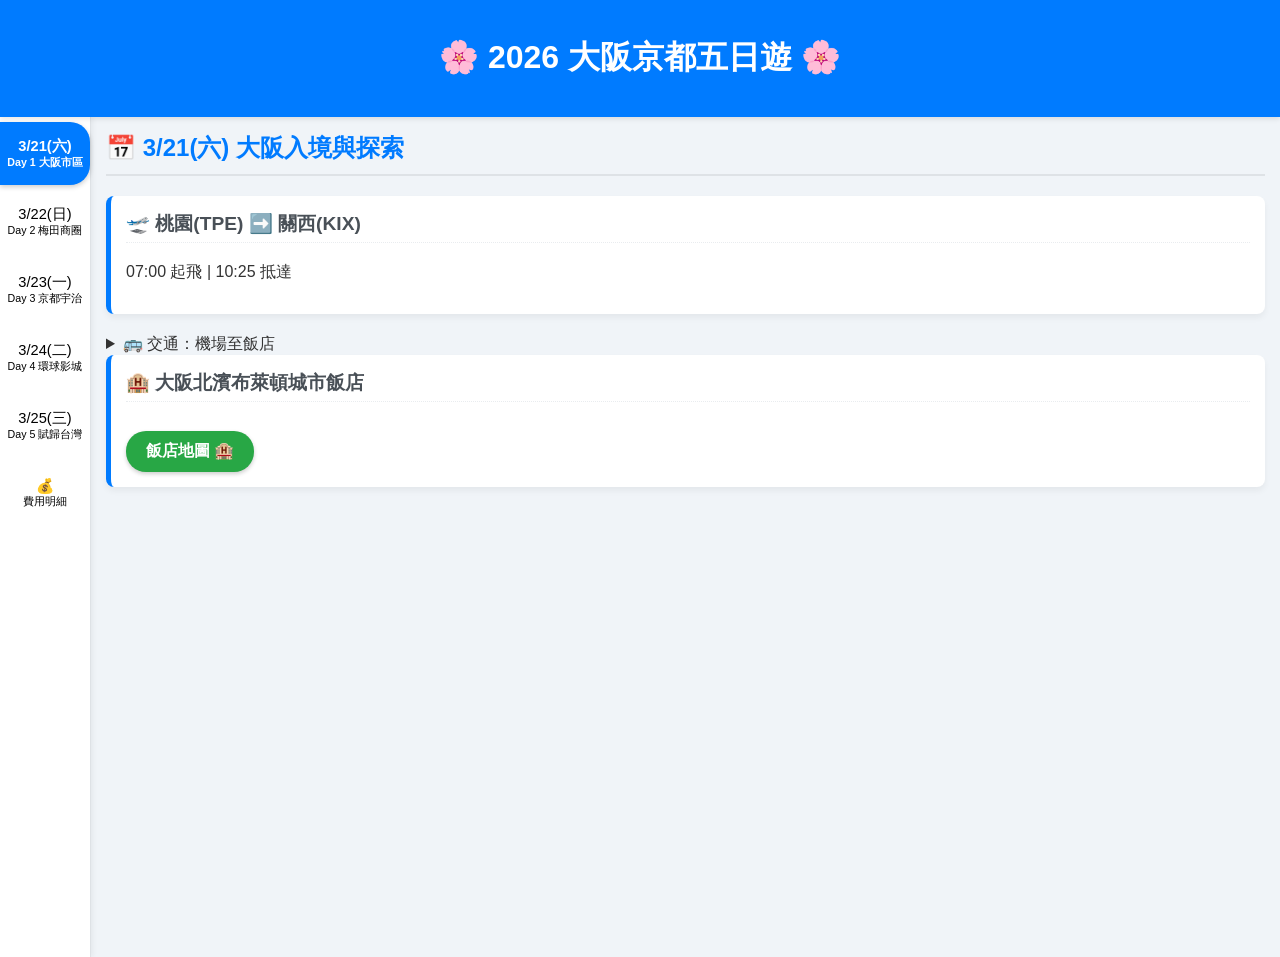
==== index.html @ f233317c "Update index.html" ====
<!DOCTYPE html>
<html lang="zh-TW">
<head>
    <meta charset="UTF-8">
    <meta name="viewport" content="width=device-width, initial-scale=1.0">
    <title>🇯🇵 大阪京都五日遊</title>
    
    <link rel="stylesheet" href="style1.css"> 
</head>
<body>

    <header>
        <h1>🌸 2026 大阪京都五日遊 🌸</h1>
    </header>

<main id="schedule-app">
    <aside id="day-navigation">
        <button class="nav-day-btn active" onclick="showDay('day1')">
            <span class="day-num">3/21(六)</span><span class="day-date">Day 1 大阪市區</span>
        </button>
        <button class="nav-day-btn" onclick="showDay('day2')">
            <span class="day-num">3/22(日)</span><span class="day-date">Day 2 梅田商圈</span>
        </button>
        <button class="nav-day-btn" onclick="showDay('day3')">
            <span class="day-num">3/23(一)</span><span class="day-date">Day 3 京都宇治</span>
        </button>
        <button class="nav-day-btn" onclick="showDay('day4')">
            <span class="day-num">3/24(二)</span><span class="day-date">Day 4 環球影城</span>
        </button>
        <button class="nav-day-btn" onclick="showDay('day5')">
            <span class="day-num">3/25(三)</span><span class="day-date">Day 5 賦歸台灣</span>
        </button>
        <button class="nav-day-btn nav-fee-btn" onclick="showDay('expenses')">
            <span class="day-num">💰</span><span class="day-date">費用明細</span>
        </button>
    </aside>

    <div id="day-content-area">
        <section class="day-schedule-content" id="day1">
            <h2>📅 3/21(六) 大阪入境與探索</h2>
            <div class="activity travel-item">
                <h3>🛫 桃園(TPE) ➡️ 關西(KIX)</h3>
                <p>07:00 起飛 | 10:25 抵達</p>
            </div>
            <details class="transport-collapse">
                <summary>🚌 交通：機場至飯店</summary>
                <div class="transport-info">
                    <div class="route-container">
                        <div class="route-step"><span class="route-dot"></span><div class="route-text"><strong>關西機場 (KIX)</strong><p>13:05 南海電鐵 Rapi:t</p></div></div>
                        <div class="route-step"><span class="route-dot"></span><div class="route-text"><strong>天下茶屋站</strong><p>轉乘 堺筋線 (往北千里方向)</p></div></div>
                        <div class="route-step"><span class="route-dot last"></span><div class="route-text"><strong>北濱站</strong><p>4 號出口步行至飯店</p></div></div>
                    </div>
                </div>
            </details>
            <div class="activity hotel-item">
                <h3>🏨 大阪北濱布萊頓城市飯店</h3>
                <a href="https://www.google.com/maps/place/%E5%A4%A7%E9%98%AA%E5%8C%97%E6%BF%B1%E5%B8%83%E8%90%8A%E9%A0%93%E5%9F%8E%E5%B8%82%E9%A3%AF%E5%BA%97/@34.6888639,135.5068312,386m/data=!3m1!1e3!4m9!3m8!1s0x6000e6dfb0754e37:0xaf9c50bd50bb6fd!5m2!4m1!1i2!8m2!3d34.6890018!4d135.5079962!16s%2Fg%2F11btv66j9c?entry=ttu&g_ep=EgoyMDI1MTAyMC4wIKXMDSoASAFQAw%3D%3D" target="_blank" class="map-link">飯店地圖 🏨</a>
            </div>
        </section>

        <section class="day-schedule-content hidden" id="day2">
            <h2>📅 3/22(日) 梅田商圈</h2>
            <details class="transport-collapse">
                <summary>🚇 交通：北濱至梅田</summary>
                <div class="transport-info">
                    <div class="route-container">
                        <div class="route-step"><span class="route-dot"></span><div class="route-text"><strong>北濱站</strong><p>堺筋線 (往天神橋筋六丁目)</p></div></div>
                        <div class="route-step"><span class="route-dot last"></span><div class="route-text"><strong>南森町站 / 東梅田站</strong><p>步行前往梅田商圈</p></div></div>
                    </div>
                </div>
            </details>
            <div class="activity">
                <h3>🏙️ 梅田藍天大廈 & 大丸梅田</h3>
                <p>包含 HARBS 蛋糕、寶可夢中心</p>
                <a href="https://maps.app.goo.gl/E7A7A7A7A7A7A7A7A" target="_blank" class="map-link">藍天大廈地圖 🏙️</a>
            </div>
        </section>

        <section class="day-schedule-content hidden" id="day3">
            <h2>📅 3/23(一) 京都宇治一日遊</h2>
            <details class="transport-collapse">
                <summary>🚅 交通：大阪至京都清晨出發</summary>
                <div class="transport-info">
                    <div class="route-container">
                        <div class="route-step"><span class="route-dot"></span><div class="route-text"><strong>北濱站 (05:49)</strong><p>地鐵堺筋線 ➔ 淀屋橋站</p></div></div>
                        <div class="route-step"><span class="route-dot"></span><div class="route-text"><strong>淀屋橋站 (06:00)</strong><p>京阪本線特急 ➔ 丹波橋</p></div></div>
                        <div class="route-step"><span class="route-dot last"></span><div class="route-text"><strong>伏見稻荷站 (06:44)</strong><p>抵達千本鳥居</p></div></div>
                    </div>
                </div>
            </details>
            <div class="activity">
                <h3>👘 和服體驗 (09:30預約)</h3>
                <a href="https://ewha-yifu.com/zh-tw/shops/kyoto-area/planlist-kyoto/kyoto-couple-plan/" target="_blank" class="map-link">和服店位置 👘</a>
            </div>
        </section>

        <section class="day-schedule-content hidden" id="day4">
            <h2>📅 3/24(二) 日本環球影城</h2>
            <details class="transport-collapse">
                <summary>🎢 交通：前往環球影城</summary>
                <div class="transport-info">
                    <div class="route-container">
                        <div class="route-step"><span class="route-dot"></span><div class="route-text"><strong>北濱站</strong><p>堺筋線 ➔ 扇町/天滿站</p></div></div>
                        <div class="route-step"><span class="route-dot"></span><div class="route-text"><strong>天滿站</strong><p>JR 環狀線 ➔ 西九條站</p></div></div>
                        <div class="route-step"><span class="route-dot last"></span><div class="route-text"><strong>環球城站 (Universal City)</strong><p>預計 07:40 抵達門口</p></div></div>
                    </div>
                </div>
            </details>
            <div class="activity">
                <h3>🎢 USJ 全日攻略</h3>
                <a href="https://maps.app.goo.gl/UxmytmvfEtgEvQ4D6" target="_blank" class="map-link">環球影城地圖 🎢</a>
            </div>
        </section>

        <section class="day-schedule-content hidden" id="day5">
            <h2>📅 3/25(三) 賦歸台灣</h2>
            <details class="transport-collapse">
                <summary>🚌 交通：飯店至機場</summary>
                <div class="transport-info">
                    <div class="route-container">
                        <div class="route-step"><span class="route-dot"></span><div class="route-text"><strong>北濱站 (14:38)</strong><p>堺筋線 ➔ 天下茶屋</p></div></div>
                        <div class="route-step"><span class="route-dot"></span><div class="route-text"><strong>天下茶屋 (15:05)</strong><p>南海電鐵 Rapi:t</p></div></div>
                        <div class="route-step"><span class="route-dot last"></span><div class="route-text"><strong>關西機場 (15:44)</strong><p>辦理報到</p></div></div>
                    </div>
                </div>
            </details>
            <div class="activity travel-item">
                <h3>🛫 關西(KIX) ➡️ 桃園(TPE)</h3>
                <p>18:55 起飛 | 21:30 抵達台灣</p>
            </div>
        </section>

        <section class="day-schedule-content hidden" id="expenses">
            <h2>💰 旅遊費用預算總覽 (2人)</h2>
            <div class="fee-table-container">
                <table class="fee-table">
                    <thead><tr><th>項目</th><th>金額 (NTD)</th><th>狀態</th></tr></thead>
                    <tbody>
                        <tr><td>虎航機票 (2人)</td><td>$24,874</td><td>✅ 已付</td></tr>
                        <tr><td>飯店住宿 (4晚)</td><td>$13,059</td><td>✅ 已付</td></tr>
                        <tr><td>USJ 門票+快通</td><td>$13,042</td><td>✅ 已付</td></tr>
                        <tr><td>機場接送 (桃園)</td><td>$2,100</td><td>✅ 已付</td></tr>
                        <tr><td>和服體驗預算</td><td>$1,876</td><td>待付</td></tr>
                    </tbody>
                    <tfoot><tr class="total-row"><td>總結估算</td><td colspan="2">$57,447</td></tr></tfoot>
                </table>
            </div>
        </section>
    </div>
</main>
    
    <script src="script.js"></script> 
</body>
</html>
---- style1.css ----
/* ------------------------------------- */
/* 基礎設定 & 容器 */
/* ------------------------------------- */
body {
    font-family: 'Segoe UI', Tahoma, Geneva, Verdana, sans-serif;
    margin: 0;
    padding: 0;
    background-color: #f0f4f8; /* 淺藍白背景 */
    color: #333;
}

header {
    background-color: #007bff; /* 主藍色 */
    color: white;
    padding: 15px 10px;
    text-align: center;
    box-shadow: 0 2px 5px rgba(0, 0, 0, 0.1);
    position: sticky; /* 讓標題固定在頂部 */
    top: 0;
    z-index: 10;
}

/* 核心 App 容器 - 使用 Flexbox 實現左右佈局 */
#schedule-app {
    display: flex;
    min-height: calc(100vh - 60px); /* 確保內容撐滿螢幕高度 */
}

/* 讓非當前顯示的內容隱藏 */
.hidden {
    display: none !important;
}

/* ------------------------------------- */
/* 左側導航欄 (Sidebar) 樣式 */
/* ------------------------------------- */
#day-navigation {
    width: 90px; /* 側邊欄寬度 */
    background-color: #ffffff; /* 白色背景 */
    border-right: 1px solid #dee2e6;
    padding: 5px 0;
    display: flex;
    flex-direction: column;
    box-shadow: 2px 0 5px rgba(0, 0, 0, 0.05);
}

.nav-day-btn {
    background: none;
    border: none;
    padding: 15px 5px;
    margin-bottom: 5px;
    text-align: center;
    cursor: pointer;
    transition: background-color 0.2s, color 0.2s;
    outline: none;
    border-radius: 0 20px 20px 0; /* 圓角只在右側 */
}

.nav-day-btn:hover {
    background-color: #e9ecef;
}

.nav-day-btn.active {
    background-color: #007bff; /* 藍色背景表示選中 */
    color: white;
    font-weight: bold;
    box-shadow: 0 2px 5px rgba(0, 0, 0, 0.2);
}

.nav-day-btn .day-num {
    display: block;
    font-size: 1.1em;
}

.nav-day-btn .day-date {
    display: block;
    font-size: 0.8em;

    /* 側邊欄費用按鈕顏色區分 */
.nav-fee-btn.active {
    background-color: #ffc107 !important; /* 金色 */
    color: #333 !important;
}

/* 交通收合樣式 */
.transport-collapse {
    margin: 10px 0;
    background: #e9ecef;
    border-radius: 8px;
    overflow: hidden;
}

.transport-collapse summary {
    padding: 10px 15px;
    font-size: 0.9em;
    font-weight: bold;
    color: #495057;
    cursor: pointer;
    list-style: none; /* 隱藏預設箭頭 */
    display: flex;
    align-items: center;
}

.transport-collapse summary::before {
    content: '▼';
    margin-right: 10px;
    font-size: 0.8em;
    transition: 0.3s;
}

.transport-collapse[open] summary::before {
    transform: rotate(180deg);
}

    /* 交通路線流程圖樣式 */
.route-container {
    padding: 5px 0 5px 10px;
    border-left: 2px solid #007bff; /* 這條是連接點的垂直線 */
    margin-left: 10px;
}

.route-step {
    position: relative;
    padding-bottom: 15px;
    padding-left: 20px;
}

.route-step:last-child {
    padding-bottom: 0;
}

/* 站點圓點 */
.route-dot {
    position: absolute;
    left: -7px; /* 剛好壓在 border-left 上 */
    top: 5px;
    width: 12px;
    height: 12px;
    background-color: white;
    border: 2px solid #007bff;
    border-radius: 50%;
    z-index: 1;
}

.route-dot.last {
    background-color: #007bff; /* 最後一站實心顯示 */
}

.route-text strong {
    display: block;
    font-size: 1em;
    color: #333;
}

.route-text p {
    margin: 2px 0 0 0;
    font-size: 0.85em;
    color: #666;
}

.transport-info {
    padding: 10px 15px;
    background: #f8fafc;
    font-size: 0.85em;
    border-top: 1px solid #dee2e6;
    line-height: 1.6;
}

/* 費用表格樣式 */
.fee-table {
    width: 100%;
    border-collapse: collapse;
    background: white;
    border-radius: 8px;
    overflow: hidden;
    margin-top: 10px;
}

.fee-table th, .fee-table td {
    padding: 12px;
    text-align: left;
    border-bottom: 1px solid #eee;
}

.fee-table th {
    background: #007bff;
    color: white;
}

.total-row {
    background: #fff3cd;
    font-weight: bold;
    font-size: 1.1em;
}
}


/* ------------------------------------- */
/* 右側內容欄 樣式 */
/* ------------------------------------- */
#day-content-area {
    flex-grow: 1; /* 佔據剩餘空間 */
    padding: 15px;
    overflow-y: auto; /* 允許內容滾動 */
}

.day-schedule-content h2 {
    color: #007bff; /* 藍色標題 */
    border-bottom: 2px solid #dee2e6;
    padding-bottom: 10px;
    margin-top: 0;
    margin-bottom: 20px;
}

/* 景點卡片精緻化 */
.activity {
    background-color: white;
    border-left: 5px solid #007bff; /* 藍色線條點綴 */
    border-radius: 8px;
    padding: 15px;
    margin-bottom: 20px;
    box-shadow: 0 4px 6px rgba(0, 0, 0, 0.05); /* 提升質感 */
}

.activity h3 {
    color: #495057; /* 深灰色的景點名稱 */
    margin-top: 0;
    font-size: 1.2em;
    padding-bottom: 5px;
    border-bottom: 1px dotted #e9ecef;
}

.time {
    color: #007bff;
    font-weight: bold;
}

/* 交通方式文字 */
.activity p strong {
    color: #0056b3; 
}


/* ------------------------------------- */
/* 按鈕樣式 (符合範例圖的精緻化按鈕) */
/* ------------------------------------- */
.map-link {
    display: inline-block;
    background-color: #28a745; /* 使用綠色按鈕突出地圖功能 */
    color: white;
    padding: 10px 20px;
    text-decoration: none;
    border-radius: 20px; /* 圓角按鈕 */
    margin-top: 10px;
    font-weight: bold;
    transition: background-color 0.2s, transform 0.1s;
    box-shadow: 0 2px 4px rgba(0, 0, 0, 0.2);
}

.map-link:active {
    background-color: #218838;
    transform: translateY(1px); /* 點擊時下沉效果 */

}
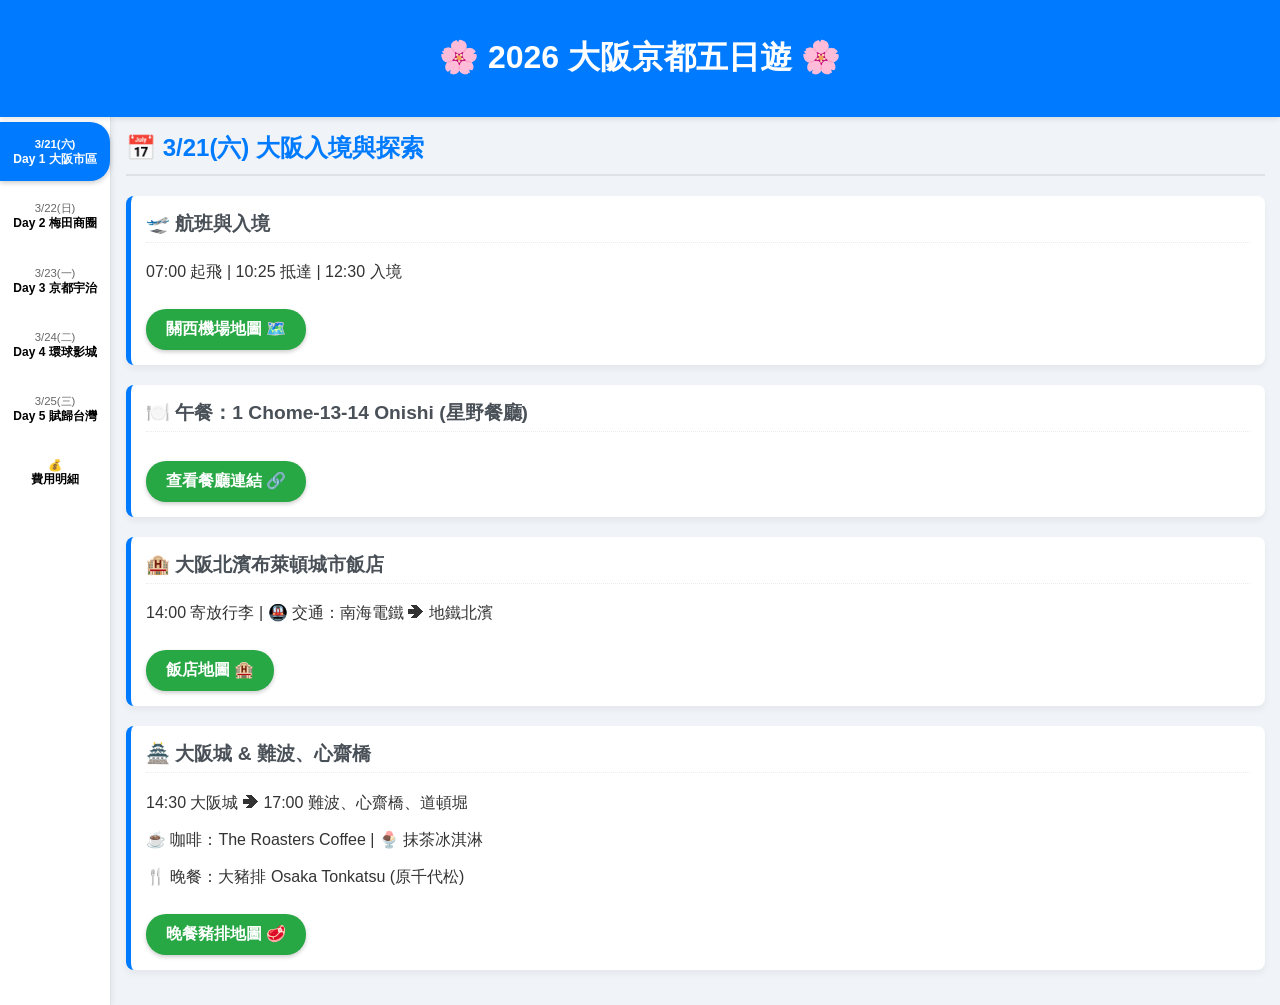
==== commit 3d37994e: "Update index.html" ====
--- a/index.html
+++ b/index.html
@@ -39,110 +39,100 @@
         <section class="day-schedule-content" id="day1">
             <h2>📅 3/21(六) 大阪入境與探索</h2>
             <div class="activity travel-item">
-                <h3>🛫 桃園(TPE) ➡️ 關西(KIX)</h3>
-                <p>07:00 起飛 | 10:25 抵達</p>
+                <h3>🛫 航班與入境</h3>
+                <p>07:00 起飛 | 10:25 抵達 | 12:30 入境</p>
+                <a href="https://www.google.com/maps/d/u/0/edit?mid=1QVR5ut8Q1bAY33Rho9cjYhgLdeeIER8&ll=34.714069469802865%2C135.51406&z=10" target="_blank" class="map-link">關西機場地圖 🗺️</a>
             </div>
-            <details class="transport-collapse">
-                <summary>🚌 交通：機場至飯店</summary>
-                <div class="transport-info">
-                    <div class="route-container">
-                        <div class="route-step"><span class="route-dot"></span><div class="route-text"><strong>關西機場 (KIX)</strong><p>13:05 南海電鐵 Rapi:t</p></div></div>
-                        <div class="route-step"><span class="route-dot"></span><div class="route-text"><strong>天下茶屋站</strong><p>轉乘 堺筋線 (往北千里方向)</p></div></div>
-                        <div class="route-step"><span class="route-dot last"></span><div class="route-text"><strong>北濱站</strong><p>4 號出口步行至飯店</p></div></div>
-                    </div>
-                </div>
-            </details>
+
+            <div class="activity food-item">
+                <h3>🍽️ 午餐：1 Chome-13-14 Onishi (星野餐廳)</h3>
+                <a href="https://hoshinoresorts.com/ch/guide/area/kinki/osaka/kansai-airport/restaurant/" target="_blank" class="map-link">查看餐廳連結 🔗</a>
+            </div>
+
             <div class="activity hotel-item">
                 <h3>🏨 大阪北濱布萊頓城市飯店</h3>
+                <p>14:00 寄放行李 | 🚇 交通：南海電鐵 ➔ 地鐵北濱</p>
                 <a href="https://www.google.com/maps/place/%E5%A4%A7%E9%98%AA%E5%8C%97%E6%BF%B1%E5%B8%83%E8%90%8A%E9%A0%93%E5%9F%8E%E5%B8%82%E9%A3%AF%E5%BA%97/@34.6888639,135.5068312,386m/data=!3m1!1e3!4m9!3m8!1s0x6000e6dfb0754e37:0xaf9c50bd50bb6fd!5m2!4m1!1i2!8m2!3d34.6890018!4d135.5079962!16s%2Fg%2F11btv66j9c?entry=ttu&g_ep=EgoyMDI1MTAyMC4wIKXMDSoASAFQAw%3D%3D" target="_blank" class="map-link">飯店地圖 🏨</a>
+            </div>
+
+            <div class="activity">
+                <h3>🏯 大阪城 & 難波、心齋橋</h3>
+                <p>14:30 大阪城 ➔ 17:00 難波、心齋橋、道頓堀</p>
+                <p>☕ 咖啡：The Roasters Coffee | 🍨 抹茶冰淇淋</p>
+                <p>🍴 晚餐：大豬排 Osaka Tonkatsu (原千代松)</p>
+                <a href="https://maps.app.goo.gl/5rK5L5L5L5L5L5L5A" target="_blank" class="map-link">晚餐豬排地圖 🥩</a>
             </div>
         </section>
 
         <section class="day-schedule-content hidden" id="day2">
-            <h2>📅 3/22(日) 梅田商圈</h2>
-            <details class="transport-collapse">
-                <summary>🚇 交通：北濱至梅田</summary>
-                <div class="transport-info">
-                    <div class="route-container">
-                        <div class="route-step"><span class="route-dot"></span><div class="route-text"><strong>北濱站</strong><p>堺筋線 (往天神橋筋六丁目)</p></div></div>
-                        <div class="route-step"><span class="route-dot last"></span><div class="route-text"><strong>南森町站 / 東梅田站</strong><p>步行前往梅田商圈</p></div></div>
-                    </div>
-                </div>
-            </details>
+            <h2>📅 3/22(日) 梅田都會區</h2>
             <div class="activity">
-                <h3>🏙️ 梅田藍天大廈 & 大丸梅田</h3>
-                <p>包含 HARBS 蛋糕、寶可夢中心</p>
-                <a href="https://maps.app.goo.gl/E7A7A7A7A7A7A7A7A" target="_blank" class="map-link">藍天大廈地圖 🏙️</a>
+                <h3>🏛️ 大阪今昔生活館</h3>
+                <p>10:00 參觀日本舊街景</p>
+            </div>
+
+            <div class="activity">
+                <h3>🛍️ 梅田百貨巡禮</h3>
+                <p>📍 <strong>大丸梅田 (13F)：寶可夢中心、樂高商店 (LEGO)</strong></p>
+                <p>📍 <strong>KIDDY LAND (梅田店)</strong></p>
+                <p>🍴 午餐：大阪麵哲 | 🍰 甜點：HARBS (大丸梅田 6F)</p>
+                <p>🎡 HEP FIVE 摩天輪 & 轉蛋 (阪急三番街 #C-pla)</p>
+                <a href="https://maps.app.goo.gl/E7A7A7A7A7A7A7A7A" target="_blank" class="map-link">梅田藍天大廈地圖 🏙️</a>
             </div>
         </section>
 
         <section class="day-schedule-content hidden" id="day3">
-            <h2>📅 3/23(一) 京都宇治一日遊</h2>
-            <details class="transport-collapse">
-                <summary>🚅 交通：大阪至京都清晨出發</summary>
-                <div class="transport-info">
-                    <div class="route-container">
-                        <div class="route-step"><span class="route-dot"></span><div class="route-text"><strong>北濱站 (05:49)</strong><p>地鐵堺筋線 ➔ 淀屋橋站</p></div></div>
-                        <div class="route-step"><span class="route-dot"></span><div class="route-text"><strong>淀屋橋站 (06:00)</strong><p>京阪本線特急 ➔ 丹波橋</p></div></div>
-                        <div class="route-step"><span class="route-dot last"></span><div class="route-text"><strong>伏見稻荷站 (06:44)</strong><p>抵達千本鳥居</p></div></div>
-                    </div>
-                </div>
-            </details>
+            <h2>📅 3/23(一) 京都宇治古都行</h2>
             <div class="activity">
-                <h3>👘 和服體驗 (09:30預約)</h3>
-                <a href="https://ewha-yifu.com/zh-tw/shops/kyoto-area/planlist-kyoto/kyoto-couple-plan/" target="_blank" class="map-link">和服店位置 👘</a>
+                <h3>⛩️ 伏見稻荷大社 (06:50)</h3>
+                <p>清晨千本鳥居拍無人照 📸</p>
+            </div>
+
+            <div class="activity">
+                <h3>👘 清水寺周邊 (09:30 和服預約)</h3>
+                <p>📍 <strong>清水寺、二年坂、三年坂</strong></p>
+                <p>📍 <strong>八坂神社、花見小路 (祇園)</strong></p>
+                <a href="https://ewha-yifu.com/zh-tw/shops/kyoto-area/planlist-kyoto/kyoto-couple-plan/" target="_blank" class="map-link">和服店地圖 👘</a>
+            </div>
+
+            <div class="activity food-item">
+                <h3>🍵 宇治老街漫步 (15:30)</h3>
+                <p>平等院表參道、中村藤吉、伊藤久右衛門</p>
             </div>
         </section>
 
         <section class="day-schedule-content hidden" id="day4">
             <h2>📅 3/24(二) 日本環球影城</h2>
-            <details class="transport-collapse">
-                <summary>🎢 交通：前往環球影城</summary>
-                <div class="transport-info">
-                    <div class="route-container">
-                        <div class="route-step"><span class="route-dot"></span><div class="route-text"><strong>北濱站</strong><p>堺筋線 ➔ 扇町/天滿站</p></div></div>
-                        <div class="route-step"><span class="route-dot"></span><div class="route-text"><strong>天滿站</strong><p>JR 環狀線 ➔ 西九條站</p></div></div>
-                        <div class="route-step"><span class="route-dot last"></span><div class="route-text"><strong>環球城站 (Universal City)</strong><p>預計 07:40 抵達門口</p></div></div>
-                    </div>
-                </div>
-            </details>
             <div class="activity">
                 <h3>🎢 USJ 全日攻略</h3>
-                <a href="https://maps.app.goo.gl/UxmytmvfEtgEvQ4D6" target="_blank" class="map-link">環球影城地圖 🎢</a>
+                <p>07:40 到達 ➔ 09:00 開園 ➔ 19:00 閉園</p>
+                <p>🪄 哈利波特 8 處咒語互動點巡禮</p>
+                <p>🍔 晚餐：Shake Shack (或環球城港口)</p>
+                <a href="https://maps.app.goo.gl/UxmytmvfEtgEvQ4D6" target="_blank" class="map-link">USJ 地圖與 APP 📱</a>
             </div>
         </section>
 
         <section class="day-schedule-content hidden" id="day5">
-            <h2>📅 3/25(三) 賦歸台灣</h2>
-            <details class="transport-collapse">
-                <summary>🚌 交通：飯店至機場</summary>
-                <div class="transport-info">
-                    <div class="route-container">
-                        <div class="route-step"><span class="route-dot"></span><div class="route-text"><strong>北濱站 (14:38)</strong><p>堺筋線 ➔ 天下茶屋</p></div></div>
-                        <div class="route-step"><span class="route-dot"></span><div class="route-text"><strong>天下茶屋 (15:05)</strong><p>南海電鐵 Rapi:t</p></div></div>
-                        <div class="route-step"><span class="route-dot last"></span><div class="route-text"><strong>關西機場 (15:44)</strong><p>辦理報到</p></div></div>
-                    </div>
-                </div>
-            </details>
-            <div class="activity travel-item">
-                <h3>🛫 關西(KIX) ➡️ 桃園(TPE)</h3>
-                <p>18:55 起飛 | 21:30 抵達台灣</p>
+            <h2>📅 3/25(三) 輕鬆購物與賦歸</h2>
+            <div class="activity">
+                <h3>🛍️ 市區補貨 & 關西機場</h3>
+                <p>15:44 抵達機場 ➔ 18:55 起飛 ➔ 21:30 抵達台灣</p>
             </div>
         </section>
 
         <section class="day-schedule-content hidden" id="expenses">
-            <h2>💰 旅遊費用預算總覽 (2人)</h2>
+            <h2>💰 旅遊費用明細 (2人總計)</h2>
             <div class="fee-table-container">
                 <table class="fee-table">
-                    <thead><tr><th>項目</th><th>金額 (NTD)</th><th>狀態</th></tr></thead>
+                    <thead><tr><th>項目</th><th>金額 (NTD)</th><th>備註</th></tr></thead>
                     <tbody>
-                        <tr><td>虎航機票 (2人)</td><td>$24,874</td><td>✅ 已付</td></tr>
-                        <tr><td>飯店住宿 (4晚)</td><td>$13,059</td><td>✅ 已付</td></tr>
+                        <tr><td>虎航機票</td><td>$24,874</td><td>✅ 已付</td></tr>
+                        <tr><td>飯店住宿</td><td>$13,059</td><td>✅ 已付</td></tr>
                         <tr><td>USJ 門票+快通</td><td>$13,042</td><td>✅ 已付</td></tr>
                         <tr><td>機場接送 (桃園)</td><td>$2,100</td><td>✅ 已付</td></tr>
-                        <tr><td>和服體驗預算</td><td>$1,876</td><td>待付</td></tr>
+                        <tr><td>和服體驗預留</td><td>$1,876</td><td>現場支付</td></tr>
                     </tbody>
-                    <tfoot><tr class="total-row"><td>總結估算</td><td colspan="2">$57,447</td></tr></tfoot>
+                    <tfoot><tr class="total-row"><td>預算總計</td><td colspan="2">$54,951</td></tr></tfoot>
                 </table>
             </div>
         </section>
@@ -157,3 +147,4 @@
 
 
 
+
--- a/style1.css
+++ b/style1.css
@@ -240,6 +240,27 @@
     color: #0056b3; 
 }
 
+/* 調整側邊欄按鈕，適應較長文字 */
+#day-navigation {
+    width: 110px; /* 稍微加寬一點 */
+}
+
+.nav-day-btn .day-num {
+    font-size: 0.85em; /* 日期縮小一點點 */
+    display: block;
+    color: #666;
+}
+
+.nav-day-btn.active .day-num {
+    color: #fff;
+}
+
+.nav-day-btn .day-date {
+    font-size: 0.9em;
+    font-weight: bold;
+    line-height: 1.2;
+}
+
 
 /* ------------------------------------- */
 /* 按鈕樣式 (符合範例圖的精緻化按鈕) */
@@ -263,3 +284,4 @@
 
 }
 
+
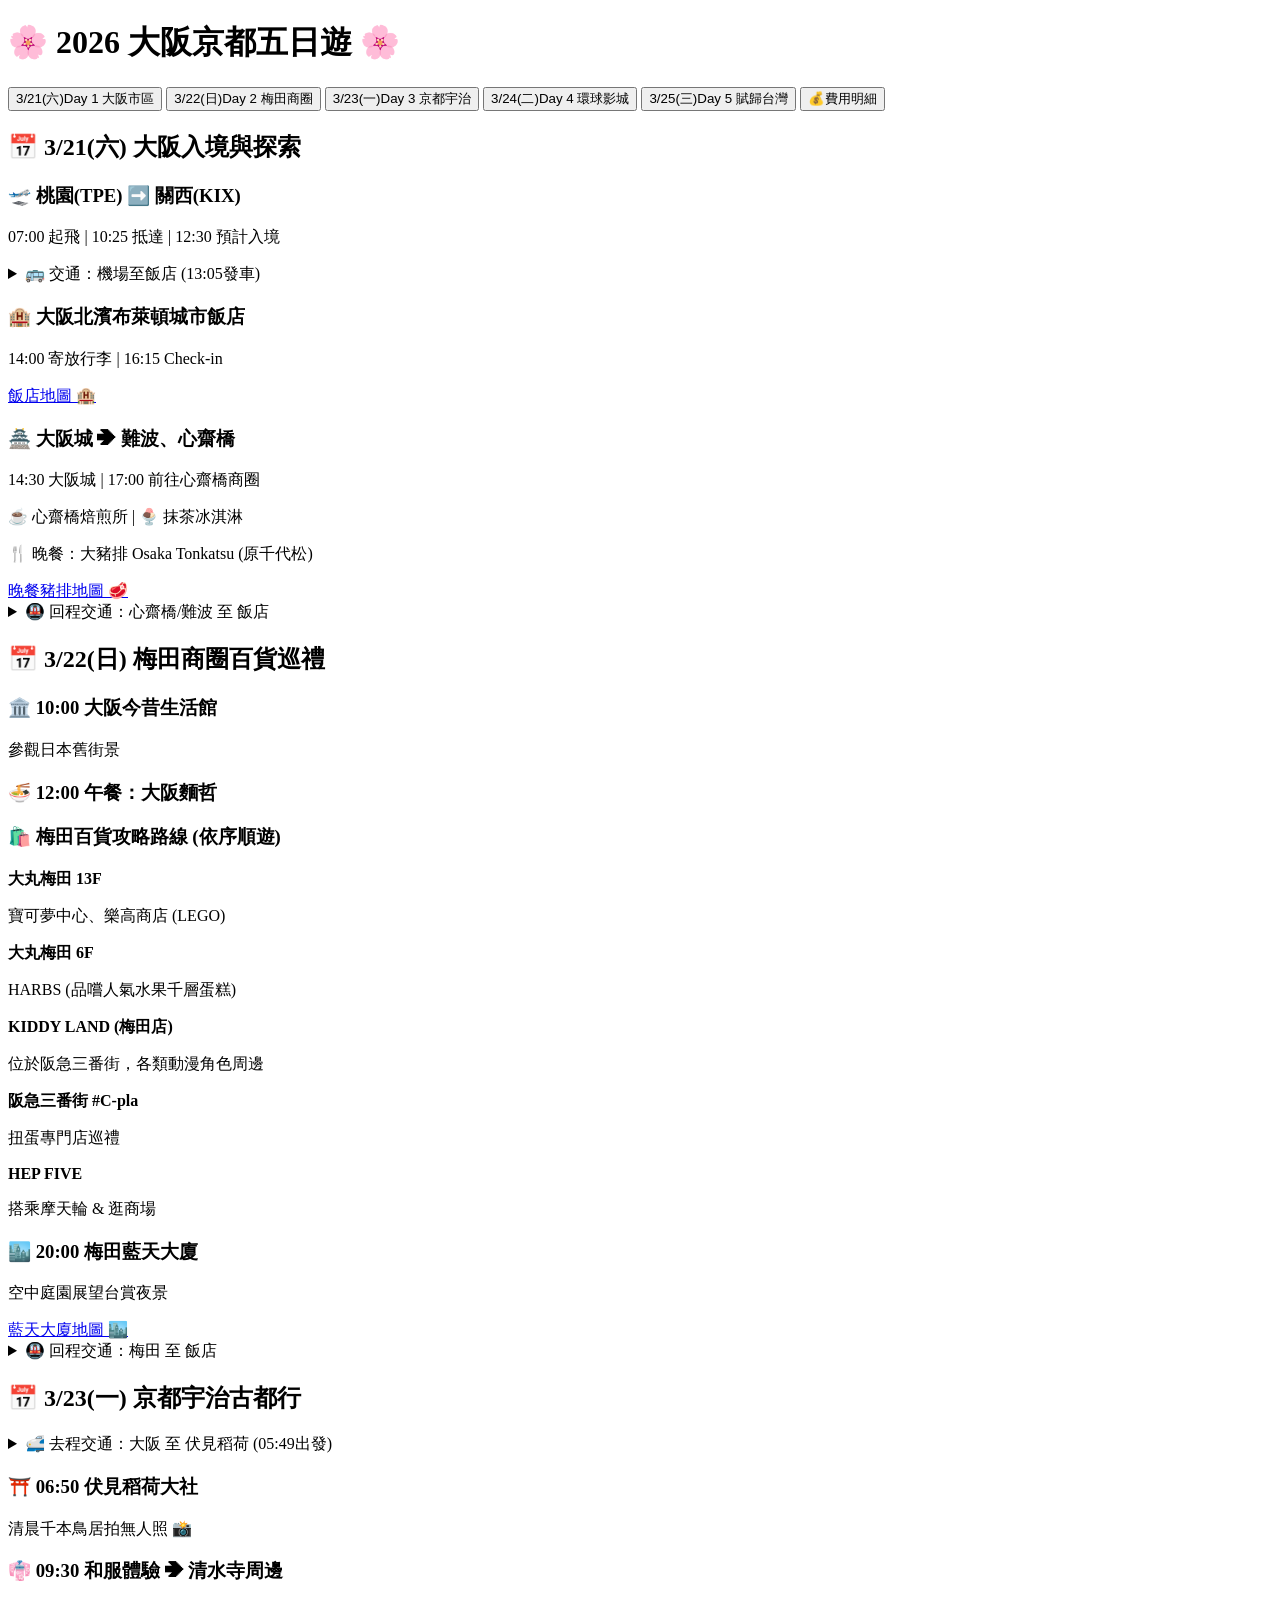
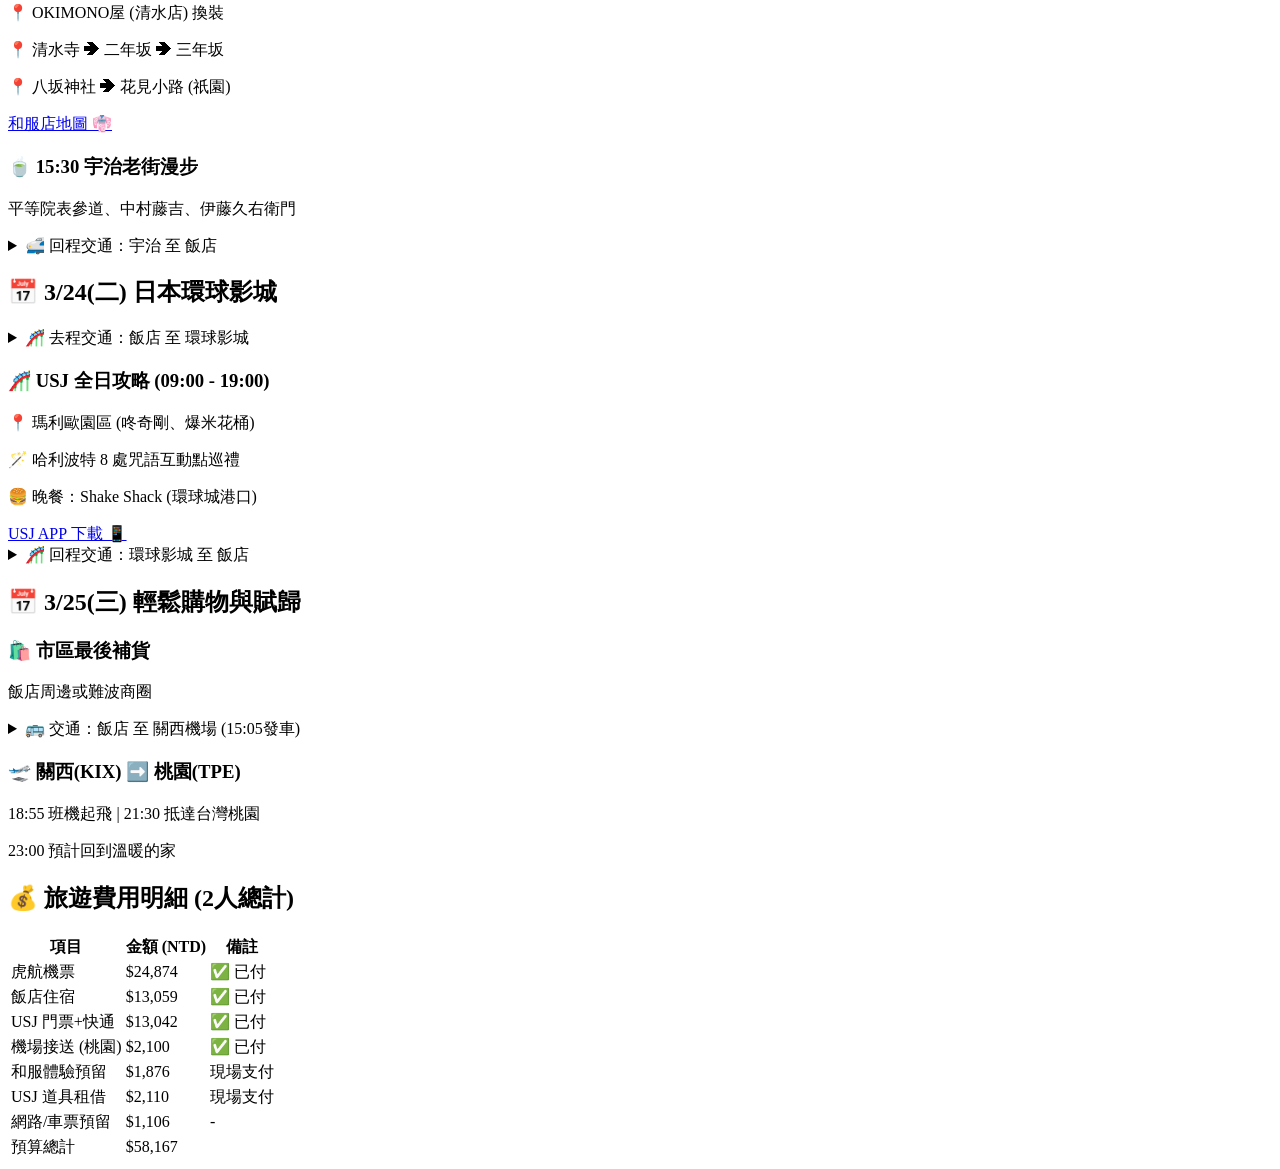
==== commit da8d8c09: "Update index.html" ====
--- a/index.html
+++ b/index.html
@@ -4,119 +4,211 @@
     <meta charset="UTF-8">
     <meta name="viewport" content="width=device-width, initial-scale=1.0">
     <title>🇯🇵 大阪京都五日遊</title>
-    
-    <link rel="stylesheet" href="style1.css"> 
+    <link rel="stylesheet" href="style.css"> 
 </head>
 <body>
 
-    <header>
-        <h1>🌸 2026 大阪京都五日遊 🌸</h1>
-    </header>
+<header>
+    <h1>🌸 2026 大阪京都五日遊 🌸</h1>
+</header>
 
 <main id="schedule-app">
     <aside id="day-navigation">
-        <button class="nav-day-btn active" onclick="showDay('day1')">
-            <span class="day-num">3/21(六)</span><span class="day-date">Day 1 大阪市區</span>
-        </button>
-        <button class="nav-day-btn" onclick="showDay('day2')">
-            <span class="day-num">3/22(日)</span><span class="day-date">Day 2 梅田商圈</span>
-        </button>
-        <button class="nav-day-btn" onclick="showDay('day3')">
-            <span class="day-num">3/23(一)</span><span class="day-date">Day 3 京都宇治</span>
-        </button>
-        <button class="nav-day-btn" onclick="showDay('day4')">
-            <span class="day-num">3/24(二)</span><span class="day-date">Day 4 環球影城</span>
-        </button>
-        <button class="nav-day-btn" onclick="showDay('day5')">
-            <span class="day-num">3/25(三)</span><span class="day-date">Day 5 賦歸台灣</span>
-        </button>
-        <button class="nav-day-btn nav-fee-btn" onclick="showDay('expenses')">
-            <span class="day-num">💰</span><span class="day-date">費用明細</span>
-        </button>
+        <button class="nav-day-btn active" onclick="showDay('day1')"><span class="day-num">3/21(六)</span><span class="day-date">Day 1 大阪市區</span></button>
+        <button class="nav-day-btn" onclick="showDay('day2')"><span class="day-num">3/22(日)</span><span class="day-date">Day 2 梅田商圈</span></button>
+        <button class="nav-day-btn" onclick="showDay('day3')"><span class="day-num">3/23(一)</span><span class="day-date">Day 3 京都宇治</span></button>
+        <button class="nav-day-btn" onclick="showDay('day4')"><span class="day-num">3/24(二)</span><span class="day-date">Day 4 環球影城</span></button>
+        <button class="nav-day-btn" onclick="showDay('day5')"><span class="day-num">3/25(三)</span><span class="day-date">Day 5 賦歸台灣</span></button>
+        <button class="nav-day-btn nav-fee-btn" onclick="showDay('expenses')"><span class="day-num">💰</span><span class="day-date">費用明細</span></button>
     </aside>
 
     <div id="day-content-area">
         <section class="day-schedule-content" id="day1">
             <h2>📅 3/21(六) 大阪入境與探索</h2>
+            
             <div class="activity travel-item">
-                <h3>🛫 航班與入境</h3>
-                <p>07:00 起飛 | 10:25 抵達 | 12:30 入境</p>
-                <a href="https://www.google.com/maps/d/u/0/edit?mid=1QVR5ut8Q1bAY33Rho9cjYhgLdeeIER8&ll=34.714069469802865%2C135.51406&z=10" target="_blank" class="map-link">關西機場地圖 🗺️</a>
-            </div>
-
-            <div class="activity food-item">
-                <h3>🍽️ 午餐：1 Chome-13-14 Onishi (星野餐廳)</h3>
-                <a href="https://hoshinoresorts.com/ch/guide/area/kinki/osaka/kansai-airport/restaurant/" target="_blank" class="map-link">查看餐廳連結 🔗</a>
-            </div>
+                <h3>🛫 桃園(TPE) ➡️ 關西(KIX)</h3>
+                <p>07:00 起飛 | 10:25 抵達 | 12:30 預計入境</p>
+            </div>
+
+            <details class="transport-collapse">
+                <summary>🚌 交通：機場至飯店 (13:05發車)</summary>
+                <div class="transport-info">
+                    <div class="route-container">
+                        <div class="route-step"><span class="route-dot"></span><div class="route-text"><strong>關西機場 (KIX)</strong><p>搭乘 南海電鐵 Rapi:t (13:05班次)</p></div></div>
+                        <div class="route-step"><span class="route-dot"></span><div class="route-text"><strong>天下茶屋站</strong><p>轉乘 地鐵堺筋線 (往北千里方向)</p></div></div>
+                        <div class="route-step"><span class="route-dot last"></span><div class="route-text"><strong>北濱站</strong><p>4 號出口步行至飯店</p></div></div>
+                    </div>
+                </div>
+            </details>
 
             <div class="activity hotel-item">
                 <h3>🏨 大阪北濱布萊頓城市飯店</h3>
-                <p>14:00 寄放行李 | 🚇 交通：南海電鐵 ➔ 地鐵北濱</p>
+                <p>14:00 寄放行李 | 16:15 Check-in</p>
                 <a href="https://www.google.com/maps/place/%E5%A4%A7%E9%98%AA%E5%8C%97%E6%BF%B1%E5%B8%83%E8%90%8A%E9%A0%93%E5%9F%8E%E5%B8%82%E9%A3%AF%E5%BA%97/@34.6888639,135.5068312,386m/data=!3m1!1e3!4m9!3m8!1s0x6000e6dfb0754e37:0xaf9c50bd50bb6fd!5m2!4m1!1i2!8m2!3d34.6890018!4d135.5079962!16s%2Fg%2F11btv66j9c?entry=ttu&g_ep=EgoyMDI1MTAyMC4wIKXMDSoASAFQAw%3D%3D" target="_blank" class="map-link">飯店地圖 🏨</a>
             </div>
 
             <div class="activity">
-                <h3>🏯 大阪城 & 難波、心齋橋</h3>
-                <p>14:30 大阪城 ➔ 17:00 難波、心齋橋、道頓堀</p>
-                <p>☕ 咖啡：The Roasters Coffee | 🍨 抹茶冰淇淋</p>
+                <h3>🏯 大阪城 ➔ 難波、心齋橋</h3>
+                <p>14:30 大阪城 | 17:00 前往心齋橋商圈</p>
+                <p>☕ 心齋橋焙煎所 | 🍨 抹茶冰淇淋</p>
                 <p>🍴 晚餐：大豬排 Osaka Tonkatsu (原千代松)</p>
                 <a href="https://maps.app.goo.gl/5rK5L5L5L5L5L5L5A" target="_blank" class="map-link">晚餐豬排地圖 🥩</a>
             </div>
+
+            <details class="transport-collapse">
+                <summary>🚇 回程交通：心齋橋/難波 至 飯店</summary>
+                <div class="transport-info">
+                    <div class="route-container">
+                        <div class="route-step"><span class="route-dot"></span><div class="route-text"><strong>日本橋站 / 長堀橋站</strong><p>搭乘 地鐵堺筋線 (往北千里/天神橋筋六丁目方向)</p></div></div>
+                        <div class="route-step"><span class="route-dot last"></span><div class="route-text"><strong>北濱站</strong><p>步行回飯店休息</p></div></div>
+                    </div>
+                </div>
+            </details>
         </section>
 
         <section class="day-schedule-content hidden" id="day2">
-            <h2>📅 3/22(日) 梅田都會區</h2>
-            <div class="activity">
-                <h3>🏛️ 大阪今昔生活館</h3>
-                <p>10:00 參觀日本舊街景</p>
-            </div>
-
-            <div class="activity">
-                <h3>🛍️ 梅田百貨巡禮</h3>
-                <p>📍 <strong>大丸梅田 (13F)：寶可夢中心、樂高商店 (LEGO)</strong></p>
-                <p>📍 <strong>KIDDY LAND (梅田店)</strong></p>
-                <p>🍴 午餐：大阪麵哲 | 🍰 甜點：HARBS (大丸梅田 6F)</p>
-                <p>🎡 HEP FIVE 摩天輪 & 轉蛋 (阪急三番街 #C-pla)</p>
-                <a href="https://maps.app.goo.gl/E7A7A7A7A7A7A7A7A" target="_blank" class="map-link">梅田藍天大廈地圖 🏙️</a>
-            </div>
+            <h2>📅 3/22(日) 梅田商圈百貨巡禮</h2>
+            
+            <div class="activity">
+                <h3>🏛️ 10:00 大阪今昔生活館</h3>
+                <p>參觀日本舊街景</p>
+            </div>
+            
+            <div class="activity food-item">
+                <h3>🍜 12:00 午餐：大阪麵哲</h3>
+            </div>
+
+            <div class="activity">
+                <h3>🛍️ 梅田百貨攻略路線 (依序順遊)</h3>
+                <div class="route-container" style="margin-top: 15px;">
+                    <div class="route-step"><span class="route-dot"></span><div class="route-text"><strong>大丸梅田 13F</strong><p>寶可夢中心、樂高商店 (LEGO)</p></div></div>
+                    <div class="route-step"><span class="route-dot"></span><div class="route-text"><strong>大丸梅田 6F</strong><p>HARBS (品嚐人氣水果千層蛋糕)</p></div></div>
+                    <div class="route-step"><span class="route-dot"></span><div class="route-text"><strong>KIDDY LAND (梅田店)</strong><p>位於阪急三番街，各類動漫角色周邊</p></div></div>
+                    <div class="route-step"><span class="route-dot"></span><div class="route-text"><strong>阪急三番街 #C-pla</strong><p>扭蛋專門店巡禮</p></div></div>
+                    <div class="route-step"><span class="route-dot last"></span><div class="route-text"><strong>HEP FIVE</strong><p>搭乘摩天輪 & 逛商場</p></div></div>
+                </div>
+            </div>
+
+            <div class="activity">
+                <h3>🏙️ 20:00 梅田藍天大廈</h3>
+                <p>空中庭園展望台賞夜景</p>
+                <a href="https://maps.app.goo.gl/E7A7A7A7A7A7A7A7A" target="_blank" class="map-link">藍天大廈地圖 🏙️</a>
+            </div>
+
+            <details class="transport-collapse">
+                <summary>🚇 回程交通：梅田 至 飯店</summary>
+                <div class="transport-info">
+                    <div class="route-container">
+                        <div class="route-step"><span class="route-dot"></span><div class="route-text"><strong>東梅田站</strong><p>搭乘 地鐵谷町線 (往八尾南方向)</p></div></div>
+                        <div class="route-step"><span class="route-dot"></span><div class="route-text"><strong>南森町站</strong><p>轉乘 地鐵堺筋線 (往天下茶屋方向)</p></div></div>
+                        <div class="route-step"><span class="route-dot last"></span><div class="route-text"><strong>北濱站</strong><p>步行回飯店休息</p></div></div>
+                    </div>
+                </div>
+            </details>
         </section>
 
         <section class="day-schedule-content hidden" id="day3">
             <h2>📅 3/23(一) 京都宇治古都行</h2>
-            <div class="activity">
-                <h3>⛩️ 伏見稻荷大社 (06:50)</h3>
+            
+            <details class="transport-collapse">
+                <summary>🚅 去程交通：大阪 至 伏見稻荷 (05:49出發)</summary>
+                <div class="transport-info">
+                    <div class="route-container">
+                        <div class="route-step"><span class="route-dot"></span><div class="route-text"><strong>北濱站 (05:49)</strong><p>地鐵堺筋線 ➔ 淀屋橋站</p></div></div>
+                        <div class="route-step"><span class="route-dot"></span><div class="route-text"><strong>淀屋橋站 (06:00)</strong><p>京阪本線特急 ➔ 丹波橋站 (轉乘準急/普通)</p></div></div>
+                        <div class="route-step"><span class="route-dot last"></span><div class="route-text"><strong>伏見稻荷站 (06:44)</strong><p>抵達目的地</p></div></div>
+                    </div>
+                </div>
+            </details>
+
+            <div class="activity">
+                <h3>⛩️ 06:50 伏見稻荷大社</h3>
                 <p>清晨千本鳥居拍無人照 📸</p>
             </div>
 
             <div class="activity">
-                <h3>👘 清水寺周邊 (09:30 和服預約)</h3>
-                <p>📍 <strong>清水寺、二年坂、三年坂</strong></p>
-                <p>📍 <strong>八坂神社、花見小路 (祇園)</strong></p>
+                <h3>👘 09:30 和服體驗 ➔ 清水寺周邊</h3>
+                <p>📍 OKIMONO屋 (清水店) 換裝</p>
+                <p>📍 清水寺 ➔ 二年坂 ➔ 三年坂</p>
+                <p>📍 八坂神社 ➔ 花見小路 (祇園)</p>
                 <a href="https://ewha-yifu.com/zh-tw/shops/kyoto-area/planlist-kyoto/kyoto-couple-plan/" target="_blank" class="map-link">和服店地圖 👘</a>
             </div>
 
             <div class="activity food-item">
-                <h3>🍵 宇治老街漫步 (15:30)</h3>
+                <h3>🍵 15:30 宇治老街漫步</h3>
                 <p>平等院表參道、中村藤吉、伊藤久右衛門</p>
             </div>
+
+            <details class="transport-collapse">
+                <summary>🚅 回程交通：宇治 至 飯店</summary>
+                <div class="transport-info">
+                    <div class="route-container">
+                        <div class="route-step"><span class="route-dot"></span><div class="route-text"><strong>京阪宇治站</strong><p>搭乘 京阪宇治線 ➔ 中書島站</p></div></div>
+                        <div class="route-step"><span class="route-dot"></span><div class="route-text"><strong>中書島站</strong><p>轉乘 京阪本線特急 (往淀屋橋方向)</p></div></div>
+                        <div class="route-step"><span class="route-dot last"></span><div class="route-text"><strong>北濱站</strong><p>出站即達飯店</p></div></div>
+                    </div>
+                </div>
+            </details>
         </section>
 
         <section class="day-schedule-content hidden" id="day4">
             <h2>📅 3/24(二) 日本環球影城</h2>
-            <div class="activity">
-                <h3>🎢 USJ 全日攻略</h3>
-                <p>07:40 到達 ➔ 09:00 開園 ➔ 19:00 閉園</p>
+            
+            <details class="transport-collapse">
+                <summary>🎢 去程交通：飯店 至 環球影城</summary>
+                <div class="transport-info">
+                    <div class="route-container">
+                        <div class="route-step"><span class="route-dot"></span><div class="route-text"><strong>北濱站</strong><p>地鐵堺筋線 ➔ 扇町站 (步行至 JR天滿站)</p></div></div>
+                        <div class="route-step"><span class="route-dot"></span><div class="route-text"><strong>天滿站</strong><p>JR 環狀線 ➔ 西九條站</p></div></div>
+                        <div class="route-step"><span class="route-dot last"></span><div class="route-text"><strong>環球城站 (Universal City)</strong><p>預計 07:40 抵達門口</p></div></div>
+                    </div>
+                </div>
+            </details>
+
+            <div class="activity">
+                <h3>🎢 USJ 全日攻略 (09:00 - 19:00)</h3>
+                <p>📍 瑪利歐園區 (咚奇剛、爆米花桶)</p>
                 <p>🪄 哈利波特 8 處咒語互動點巡禮</p>
-                <p>🍔 晚餐：Shake Shack (或環球城港口)</p>
-                <a href="https://maps.app.goo.gl/UxmytmvfEtgEvQ4D6" target="_blank" class="map-link">USJ 地圖與 APP 📱</a>
-            </div>
+                <p>🍔 晚餐：Shake Shack (環球城港口)</p>
+                <a href="https://maps.app.goo.gl/UxmytmvfEtgEvQ4D6" target="_blank" class="map-link">USJ APP 下載 📱</a>
+            </div>
+
+            <details class="transport-collapse">
+                <summary>🎢 回程交通：環球影城 至 飯店</summary>
+                <div class="transport-info">
+                    <div class="route-container">
+                        <div class="route-step"><span class="route-dot"></span><div class="route-text"><strong>環球城站 (Universal City)</strong><p>JR 夢咲線 ➔ 西九條站</p></div></div>
+                        <div class="route-step"><span class="route-dot"></span><div class="route-text"><strong>西九條站</strong><p>JR 環狀線 ➔ 天滿站 (步行至地鐵扇町站)</p></div></div>
+                        <div class="route-step"><span class="route-dot last"></span><div class="route-text"><strong>北濱站</strong><p>搭乘 地鐵堺筋線 回飯店</p></div></div>
+                    </div>
+                </div>
+            </details>
         </section>
 
         <section class="day-schedule-content hidden" id="day5">
             <h2>📅 3/25(三) 輕鬆購物與賦歸</h2>
-            <div class="activity">
-                <h3>🛍️ 市區補貨 & 關西機場</h3>
-                <p>15:44 抵達機場 ➔ 18:55 起飛 ➔ 21:30 抵達台灣</p>
+            
+            <div class="activity">
+                <h3>🛍️ 市區最後補貨</h3>
+                <p>飯店周邊或難波商圈</p>
+            </div>
+
+            <details class="transport-collapse">
+                <summary>🚌 交通：飯店 至 關西機場 (15:05發車)</summary>
+                <div class="transport-info">
+                    <div class="route-container">
+                        <div class="route-step"><span class="route-dot"></span><div class="route-text"><strong>北濱站 (預計14:38出發)</strong><p>地鐵堺筋線 ➔ 天下茶屋站</p></div></div>
+                        <div class="route-step"><span class="route-dot"></span><div class="route-text"><strong>天下茶屋站 (15:05班次)</strong><p>轉乘 南海電鐵 Rapi:t</p></div></div>
+                        <div class="route-step"><span class="route-dot last"></span><div class="route-text"><strong>關西機場 (15:44)</strong><p>抵達機場辦理報到</p></div></div>
+                    </div>
+                </div>
+            </details>
+
+            <div class="activity travel-item">
+                <h3>🛫 關西(KIX) ➡️ 桃園(TPE)</h3>
+                <p>18:55 班機起飛 | 21:30 抵達台灣桃園</p>
+                <p>23:00 預計回到溫暖的家</p>
             </div>
         </section>
 
@@ -131,20 +223,17 @@
                         <tr><td>USJ 門票+快通</td><td>$13,042</td><td>✅ 已付</td></tr>
                         <tr><td>機場接送 (桃園)</td><td>$2,100</td><td>✅ 已付</td></tr>
                         <tr><td>和服體驗預留</td><td>$1,876</td><td>現場支付</td></tr>
+                        <tr><td>USJ 道具租借</td><td>$2,110</td><td>現場支付</td></tr>
+                        <tr><td>網路/車票預留</td><td>$1,106</td><td>-</td></tr>
                     </tbody>
-                    <tfoot><tr class="total-row"><td>預算總計</td><td colspan="2">$54,951</td></tr></tfoot>
+                    <tfoot><tr class="total-row"><td>預算總計</td><td colspan="2">$58,167</td></tr></tfoot>
                 </table>
             </div>
         </section>
+
     </div>
 </main>
-    
-    <script src="script.js"></script> 
+
+<script src="script.js"></script> 
 </body>
 </html>
-
-
-
-
-
-
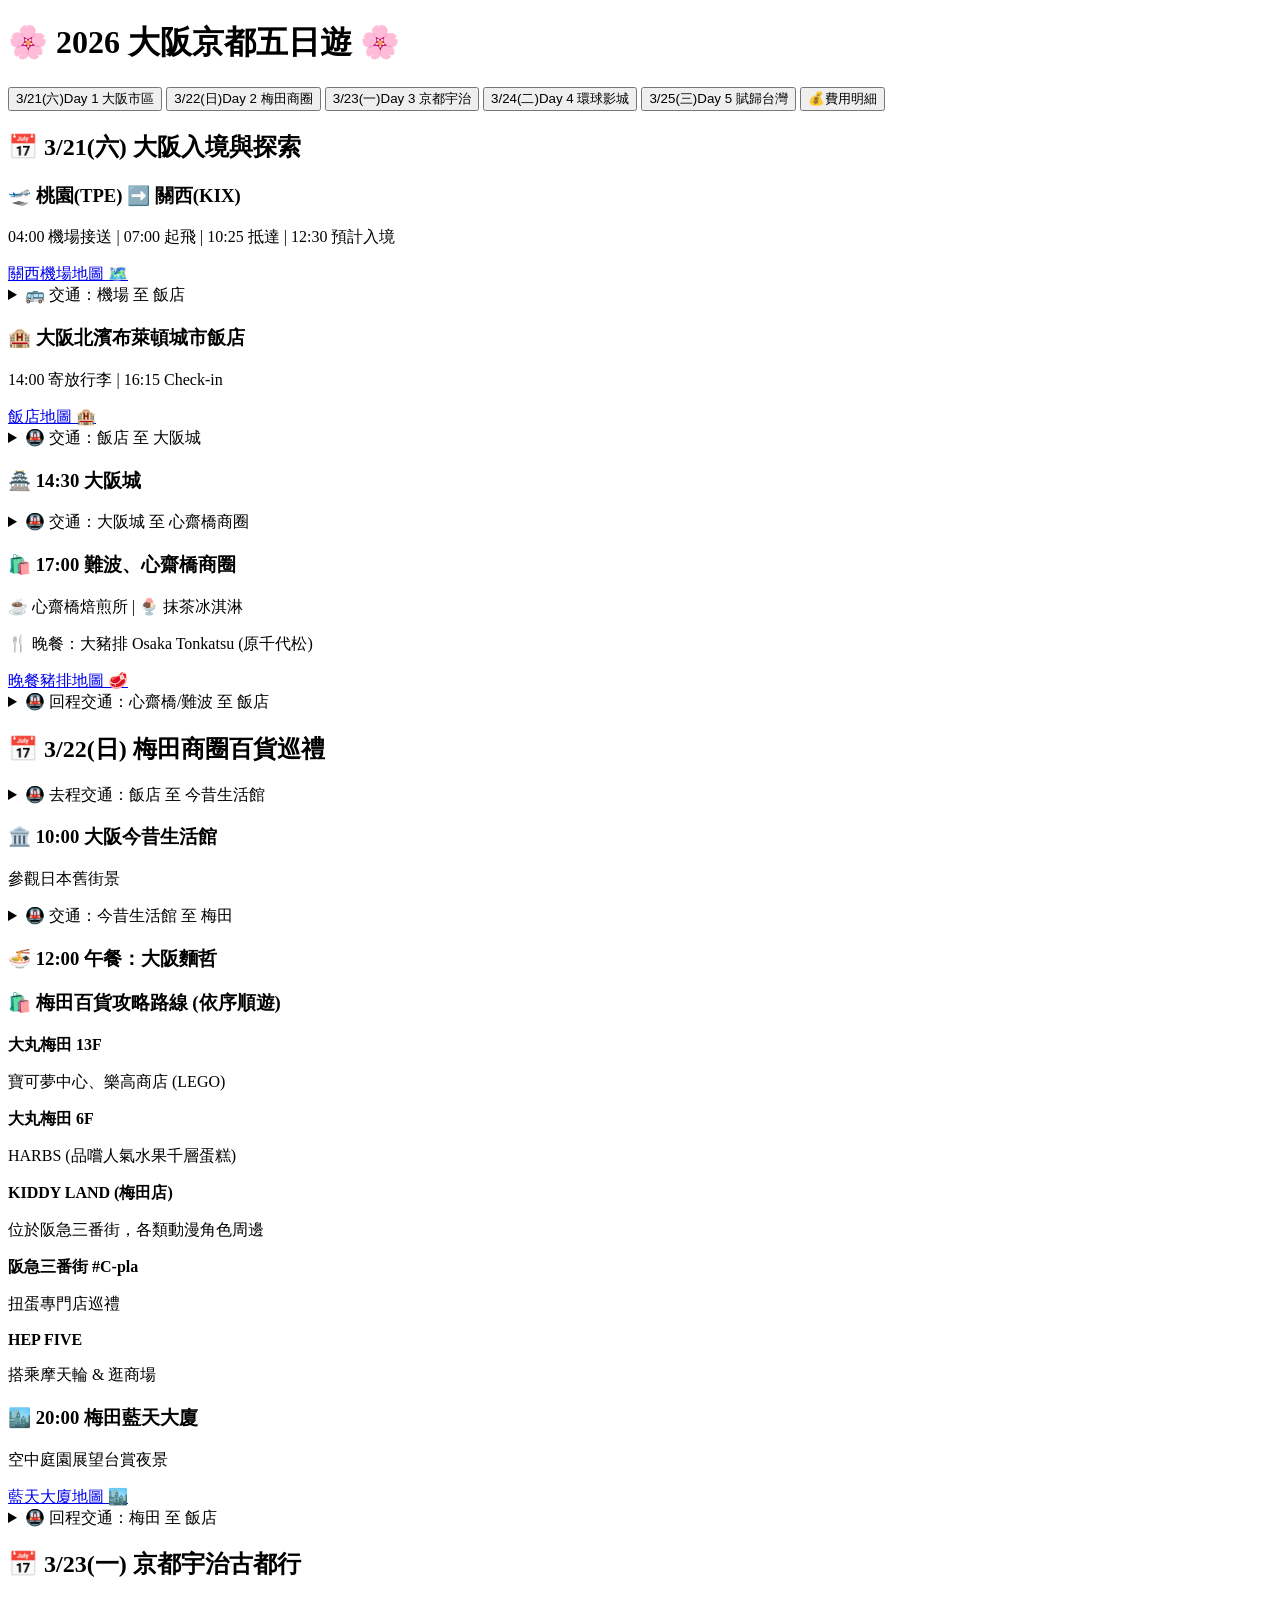
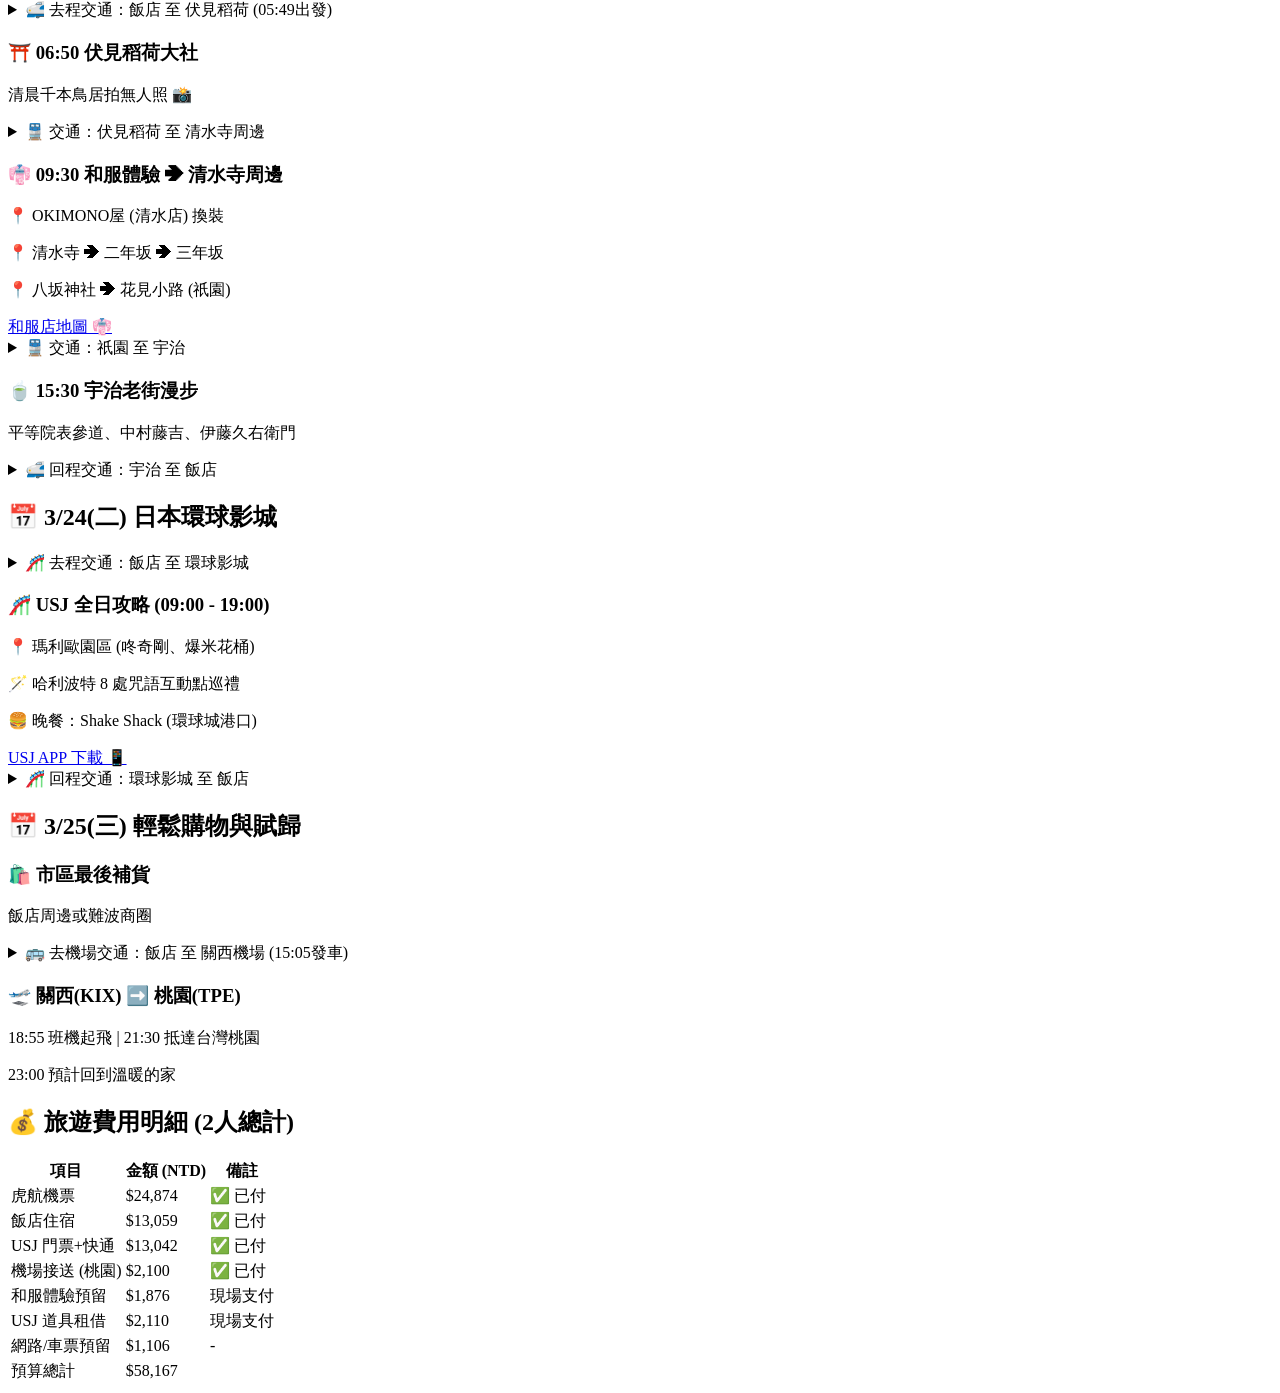
==== commit 84773760: "Update index.html" ====
--- a/index.html
+++ b/index.html
@@ -28,11 +28,12 @@
             
             <div class="activity travel-item">
                 <h3>🛫 桃園(TPE) ➡️ 關西(KIX)</h3>
-                <p>07:00 起飛 | 10:25 抵達 | 12:30 預計入境</p>
-            </div>
-
-            <details class="transport-collapse">
-                <summary>🚌 交通：機場至飯店 (13:05發車)</summary>
+                <p>04:00 機場接送 | 07:00 起飛 | 10:25 抵達 | 12:30 預計入境</p>
+                <a href="https://www.google.com/maps/d/u/0/edit?mid=1QVR5ut8Q1bAY33Rho9cjYhgLdeeIER8&ll=34.714069469802865%2C135.51406&z=10" target="_blank" class="map-link">關西機場地圖 🗺️</a>
+            </div>
+
+            <details class="transport-collapse">
+                <summary>🚌 交通：機場 至 飯店</summary>
                 <div class="transport-info">
                     <div class="route-container">
                         <div class="route-step"><span class="route-dot"></span><div class="route-text"><strong>關西機場 (KIX)</strong><p>搭乘 南海電鐵 Rapi:t (13:05班次)</p></div></div>
@@ -48,9 +49,33 @@
                 <a href="https://www.google.com/maps/place/%E5%A4%A7%E9%98%AA%E5%8C%97%E6%BF%B1%E5%B8%83%E8%90%8A%E9%A0%93%E5%9F%8E%E5%B8%82%E9%A3%AF%E5%BA%97/@34.6888639,135.5068312,386m/data=!3m1!1e3!4m9!3m8!1s0x6000e6dfb0754e37:0xaf9c50bd50bb6fd!5m2!4m1!1i2!8m2!3d34.6890018!4d135.5079962!16s%2Fg%2F11btv66j9c?entry=ttu&g_ep=EgoyMDI1MTAyMC4wIKXMDSoASAFQAw%3D%3D" target="_blank" class="map-link">飯店地圖 🏨</a>
             </div>
 
-            <div class="activity">
-                <h3>🏯 大阪城 ➔ 難波、心齋橋</h3>
-                <p>14:30 大阪城 | 17:00 前往心齋橋商圈</p>
+            <details class="transport-collapse">
+                <summary>🚇 交通：飯店 至 大阪城</summary>
+                <div class="transport-info">
+                    <div class="route-container">
+                        <div class="route-step"><span class="route-dot"></span><div class="route-text"><strong>北濱站</strong><p>搭乘 地鐵堺筋線</p></div></div>
+                        <div class="route-step"><span class="route-dot"></span><div class="route-text"><strong>堺筋本町站</strong><p>轉乘 地鐵中央線</p></div></div>
+                        <div class="route-step"><span class="route-dot last"></span><div class="route-text"><strong>谷町四丁目站 / 森之宮站</strong><p>步行前往大阪城</p></div></div>
+                    </div>
+                </div>
+            </details>
+
+            <div class="activity">
+                <h3>🏯 14:30 大阪城</h3>
+            </div>
+
+            <details class="transport-collapse">
+                <summary>🚇 交通：大阪城 至 心齋橋商圈</summary>
+                <div class="transport-info">
+                    <div class="route-container">
+                        <div class="route-step"><span class="route-dot"></span><div class="route-text"><strong>谷町四丁目站 / 森之宮站</strong><p>搭乘 地鐵中央線</p></div></div>
+                        <div class="route-step"><span class="route-dot last"></span><div class="route-text"><strong>心齋橋站 / 難波站</strong><p>步行前往商圈</p></div></div>
+                    </div>
+                </div>
+            </details>
+
+            <div class="activity">
+                <h3>🛍️ 17:00 難波、心齋橋商圈</h3>
                 <p>☕ 心齋橋焙煎所 | 🍨 抹茶冰淇淋</p>
                 <p>🍴 晚餐：大豬排 Osaka Tonkatsu (原千代松)</p>
                 <a href="https://maps.app.goo.gl/5rK5L5L5L5L5L5L5A" target="_blank" class="map-link">晚餐豬排地圖 🥩</a>
@@ -70,11 +95,31 @@
         <section class="day-schedule-content hidden" id="day2">
             <h2>📅 3/22(日) 梅田商圈百貨巡禮</h2>
             
+            <details class="transport-collapse">
+                <summary>🚇 去程交通：飯店 至 今昔生活館</summary>
+                <div class="transport-info">
+                    <div class="route-container">
+                        <div class="route-step"><span class="route-dot"></span><div class="route-text"><strong>北濱站</strong><p>搭乘 地鐵堺筋線 (往天神橋筋六丁目方向)</p></div></div>
+                        <div class="route-step"><span class="route-dot last"></span><div class="route-text"><strong>天神橋筋六丁目站</strong><p>3 號出口出站即達</p></div></div>
+                    </div>
+                </div>
+            </details>
+
             <div class="activity">
                 <h3>🏛️ 10:00 大阪今昔生活館</h3>
                 <p>參觀日本舊街景</p>
             </div>
             
+            <details class="transport-collapse">
+                <summary>🚇 交通：今昔生活館 至 梅田</summary>
+                <div class="transport-info">
+                    <div class="route-container">
+                        <div class="route-step"><span class="route-dot"></span><div class="route-text"><strong>天神橋筋六丁目站</strong><p>搭乘 地鐵谷町線</p></div></div>
+                        <div class="route-step"><span class="route-dot last"></span><div class="route-text"><strong>東梅田站</strong><p>步行開始梅田行程</p></div></div>
+                    </div>
+                </div>
+            </details>
+
             <div class="activity food-item">
                 <h3>🍜 12:00 午餐：大阪麵哲</h3>
             </div>
@@ -112,7 +157,7 @@
             <h2>📅 3/23(一) 京都宇治古都行</h2>
             
             <details class="transport-collapse">
-                <summary>🚅 去程交通：大阪 至 伏見稻荷 (05:49出發)</summary>
+                <summary>🚅 去程交通：飯店 至 伏見稻荷 (05:49出發)</summary>
                 <div class="transport-info">
                     <div class="route-container">
                         <div class="route-step"><span class="route-dot"></span><div class="route-text"><strong>北濱站 (05:49)</strong><p>地鐵堺筋線 ➔ 淀屋橋站</p></div></div>
@@ -126,6 +171,16 @@
                 <h3>⛩️ 06:50 伏見稻荷大社</h3>
                 <p>清晨千本鳥居拍無人照 📸</p>
             </div>
+
+            <details class="transport-collapse">
+                <summary>🚆 交通：伏見稻荷 至 清水寺周邊</summary>
+                <div class="transport-info">
+                    <div class="route-container">
+                        <div class="route-step"><span class="route-dot"></span><div class="route-text"><strong>伏見稻荷站</strong><p>搭乘 京阪本線</p></div></div>
+                        <div class="route-step"><span class="route-dot last"></span><div class="route-text"><strong>清水五條站</strong><p>步行前往清水寺/和服店</p></div></div>
+                    </div>
+                </div>
+            </details>
 
             <div class="activity">
                 <h3>👘 09:30 和服體驗 ➔ 清水寺周邊</h3>
@@ -135,6 +190,17 @@
                 <a href="https://ewha-yifu.com/zh-tw/shops/kyoto-area/planlist-kyoto/kyoto-couple-plan/" target="_blank" class="map-link">和服店地圖 👘</a>
             </div>
 
+            <details class="transport-collapse">
+                <summary>🚆 交通：祇園 至 宇治</summary>
+                <div class="transport-info">
+                    <div class="route-container">
+                        <div class="route-step"><span class="route-dot"></span><div class="route-text"><strong>祇園四條站</strong><p>搭乘 京阪本線</p></div></div>
+                        <div class="route-step"><span class="route-dot"></span><div class="route-text"><strong>中書島站</strong><p>轉乘 京阪宇治線</p></div></div>
+                        <div class="route-step"><span class="route-dot last"></span><div class="route-text"><strong>京阪宇治站</strong><p>開始宇治老街行程</p></div></div>
+                    </div>
+                </div>
+            </details>
+
             <div class="activity food-item">
                 <h3>🍵 15:30 宇治老街漫步</h3>
                 <p>平等院表參道、中村藤吉、伊藤久右衛門</p>
@@ -195,7 +261,7 @@
             </div>
 
             <details class="transport-collapse">
-                <summary>🚌 交通：飯店 至 關西機場 (15:05發車)</summary>
+                <summary>🚌 去機場交通：飯店 至 關西機場 (15:05發車)</summary>
                 <div class="transport-info">
                     <div class="route-container">
                         <div class="route-step"><span class="route-dot"></span><div class="route-text"><strong>北濱站 (預計14:38出發)</strong><p>地鐵堺筋線 ➔ 天下茶屋站</p></div></div>
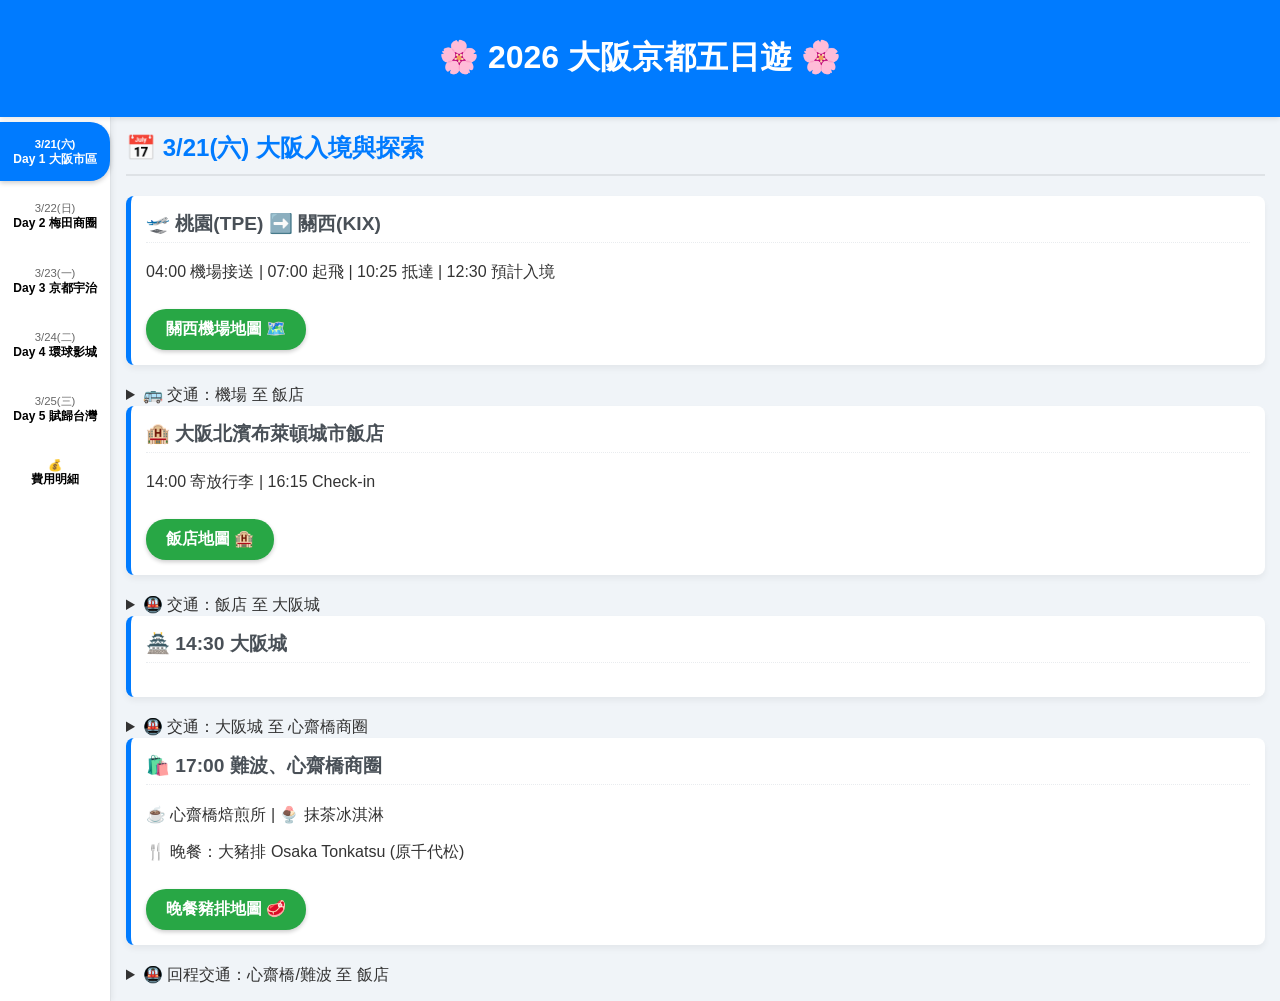
==== commit 4e9bafdf: "Update index.html" ====
--- a/index.html
+++ b/index.html
@@ -4,7 +4,7 @@
     <meta charset="UTF-8">
     <meta name="viewport" content="width=device-width, initial-scale=1.0">
     <title>🇯🇵 大阪京都五日遊</title>
-    <link rel="stylesheet" href="style.css"> 
+    <link rel="stylesheet" href="style1.css"> 
 </head>
 <body>
 
@@ -303,3 +303,4 @@
 <script src="script.js"></script> 
 </body>
 </html>
+
--- a/style1.css
+++ b/style1.css
@@ -0,0 +1,287 @@
+/* ------------------------------------- */
+/* 基礎設定 & 容器 */
+/* ------------------------------------- */
+body {
+    font-family: 'Segoe UI', Tahoma, Geneva, Verdana, sans-serif;
+    margin: 0;
+    padding: 0;
+    background-color: #f0f4f8; /* 淺藍白背景 */
+    color: #333;
+}
+
+header {
+    background-color: #007bff; /* 主藍色 */
+    color: white;
+    padding: 15px 10px;
+    text-align: center;
+    box-shadow: 0 2px 5px rgba(0, 0, 0, 0.1);
+    position: sticky; /* 讓標題固定在頂部 */
+    top: 0;
+    z-index: 10;
+}
+
+/* 核心 App 容器 - 使用 Flexbox 實現左右佈局 */
+#schedule-app {
+    display: flex;
+    min-height: calc(100vh - 60px); /* 確保內容撐滿螢幕高度 */
+}
+
+/* 讓非當前顯示的內容隱藏 */
+.hidden {
+    display: none !important;
+}
+
+/* ------------------------------------- */
+/* 左側導航欄 (Sidebar) 樣式 */
+/* ------------------------------------- */
+#day-navigation {
+    width: 90px; /* 側邊欄寬度 */
+    background-color: #ffffff; /* 白色背景 */
+    border-right: 1px solid #dee2e6;
+    padding: 5px 0;
+    display: flex;
+    flex-direction: column;
+    box-shadow: 2px 0 5px rgba(0, 0, 0, 0.05);
+}
+
+.nav-day-btn {
+    background: none;
+    border: none;
+    padding: 15px 5px;
+    margin-bottom: 5px;
+    text-align: center;
+    cursor: pointer;
+    transition: background-color 0.2s, color 0.2s;
+    outline: none;
+    border-radius: 0 20px 20px 0; /* 圓角只在右側 */
+}
+
+.nav-day-btn:hover {
+    background-color: #e9ecef;
+}
+
+.nav-day-btn.active {
+    background-color: #007bff; /* 藍色背景表示選中 */
+    color: white;
+    font-weight: bold;
+    box-shadow: 0 2px 5px rgba(0, 0, 0, 0.2);
+}
+
+.nav-day-btn .day-num {
+    display: block;
+    font-size: 1.1em;
+}
+
+.nav-day-btn .day-date {
+    display: block;
+    font-size: 0.8em;
+
+    /* 側邊欄費用按鈕顏色區分 */
+.nav-fee-btn.active {
+    background-color: #ffc107 !important; /* 金色 */
+    color: #333 !important;
+}
+
+/* 交通收合樣式 */
+.transport-collapse {
+    margin: 10px 0;
+    background: #e9ecef;
+    border-radius: 8px;
+    overflow: hidden;
+}
+
+.transport-collapse summary {
+    padding: 10px 15px;
+    font-size: 0.9em;
+    font-weight: bold;
+    color: #495057;
+    cursor: pointer;
+    list-style: none; /* 隱藏預設箭頭 */
+    display: flex;
+    align-items: center;
+}
+
+.transport-collapse summary::before {
+    content: '▼';
+    margin-right: 10px;
+    font-size: 0.8em;
+    transition: 0.3s;
+}
+
+.transport-collapse[open] summary::before {
+    transform: rotate(180deg);
+}
+
+    /* 交通路線流程圖樣式 */
+.route-container {
+    padding: 5px 0 5px 10px;
+    border-left: 2px solid #007bff; /* 這條是連接點的垂直線 */
+    margin-left: 10px;
+}
+
+.route-step {
+    position: relative;
+    padding-bottom: 15px;
+    padding-left: 20px;
+}
+
+.route-step:last-child {
+    padding-bottom: 0;
+}
+
+/* 站點圓點 */
+.route-dot {
+    position: absolute;
+    left: -7px; /* 剛好壓在 border-left 上 */
+    top: 5px;
+    width: 12px;
+    height: 12px;
+    background-color: white;
+    border: 2px solid #007bff;
+    border-radius: 50%;
+    z-index: 1;
+}
+
+.route-dot.last {
+    background-color: #007bff; /* 最後一站實心顯示 */
+}
+
+.route-text strong {
+    display: block;
+    font-size: 1em;
+    color: #333;
+}
+
+.route-text p {
+    margin: 2px 0 0 0;
+    font-size: 0.85em;
+    color: #666;
+}
+
+.transport-info {
+    padding: 10px 15px;
+    background: #f8fafc;
+    font-size: 0.85em;
+    border-top: 1px solid #dee2e6;
+    line-height: 1.6;
+}
+
+/* 費用表格樣式 */
+.fee-table {
+    width: 100%;
+    border-collapse: collapse;
+    background: white;
+    border-radius: 8px;
+    overflow: hidden;
+    margin-top: 10px;
+}
+
+.fee-table th, .fee-table td {
+    padding: 12px;
+    text-align: left;
+    border-bottom: 1px solid #eee;
+}
+
+.fee-table th {
+    background: #007bff;
+    color: white;
+}
+
+.total-row {
+    background: #fff3cd;
+    font-weight: bold;
+    font-size: 1.1em;
+}
+}
+
+
+/* ------------------------------------- */
+/* 右側內容欄 樣式 */
+/* ------------------------------------- */
+#day-content-area {
+    flex-grow: 1; /* 佔據剩餘空間 */
+    padding: 15px;
+    overflow-y: auto; /* 允許內容滾動 */
+}
+
+.day-schedule-content h2 {
+    color: #007bff; /* 藍色標題 */
+    border-bottom: 2px solid #dee2e6;
+    padding-bottom: 10px;
+    margin-top: 0;
+    margin-bottom: 20px;
+}
+
+/* 景點卡片精緻化 */
+.activity {
+    background-color: white;
+    border-left: 5px solid #007bff; /* 藍色線條點綴 */
+    border-radius: 8px;
+    padding: 15px;
+    margin-bottom: 20px;
+    box-shadow: 0 4px 6px rgba(0, 0, 0, 0.05); /* 提升質感 */
+}
+
+.activity h3 {
+    color: #495057; /* 深灰色的景點名稱 */
+    margin-top: 0;
+    font-size: 1.2em;
+    padding-bottom: 5px;
+    border-bottom: 1px dotted #e9ecef;
+}
+
+.time {
+    color: #007bff;
+    font-weight: bold;
+}
+
+/* 交通方式文字 */
+.activity p strong {
+    color: #0056b3; 
+}
+
+/* 調整側邊欄按鈕，適應較長文字 */
+#day-navigation {
+    width: 110px; /* 稍微加寬一點 */
+}
+
+.nav-day-btn .day-num {
+    font-size: 0.85em; /* 日期縮小一點點 */
+    display: block;
+    color: #666;
+}
+
+.nav-day-btn.active .day-num {
+    color: #fff;
+}
+
+.nav-day-btn .day-date {
+    font-size: 0.9em;
+    font-weight: bold;
+    line-height: 1.2;
+}
+
+
+/* ------------------------------------- */
+/* 按鈕樣式 (符合範例圖的精緻化按鈕) */
+/* ------------------------------------- */
+.map-link {
+    display: inline-block;
+    background-color: #28a745; /* 使用綠色按鈕突出地圖功能 */
+    color: white;
+    padding: 10px 20px;
+    text-decoration: none;
+    border-radius: 20px; /* 圓角按鈕 */
+    margin-top: 10px;
+    font-weight: bold;
+    transition: background-color 0.2s, transform 0.1s;
+    box-shadow: 0 2px 4px rgba(0, 0, 0, 0.2);
+}
+
+.map-link:active {
+    background-color: #218838;
+    transform: translateY(1px); /* 點擊時下沉效果 */
+
+}
+
+
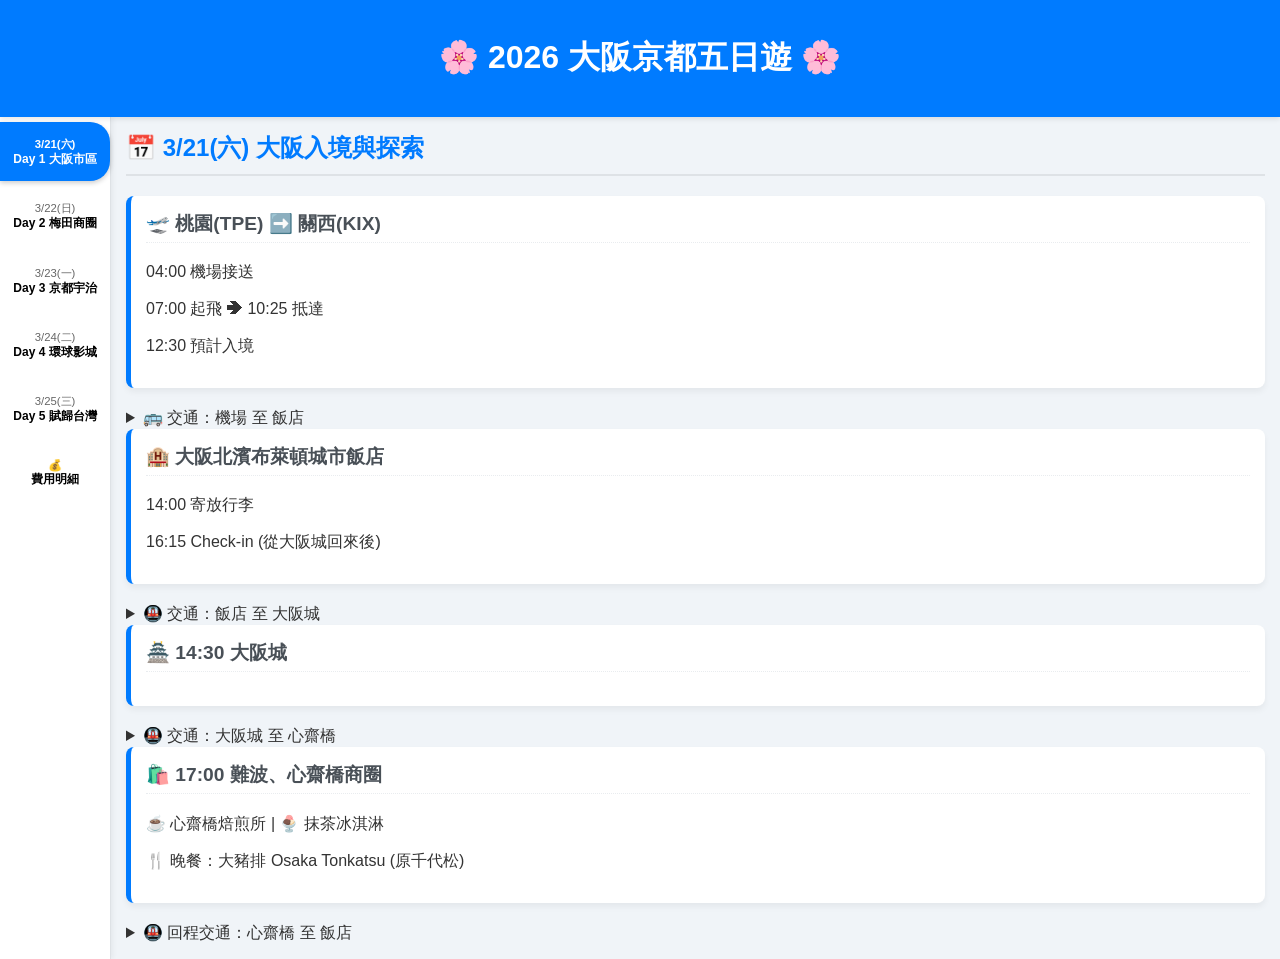
==== commit ea440474: "Update index.html" ====
--- a/index.html
+++ b/index.html
@@ -4,7 +4,7 @@
     <meta charset="UTF-8">
     <meta name="viewport" content="width=device-width, initial-scale=1.0">
     <title>🇯🇵 大阪京都五日遊</title>
-    <link rel="stylesheet" href="style1.css"> 
+    <link rel="stylesheet" href="style.css"> 
 </head>
 <body>
 
@@ -28,65 +28,65 @@
             
             <div class="activity travel-item">
                 <h3>🛫 桃園(TPE) ➡️ 關西(KIX)</h3>
-                <p>04:00 機場接送 | 07:00 起飛 | 10:25 抵達 | 12:30 預計入境</p>
-                <a href="https://www.google.com/maps/d/u/0/edit?mid=1QVR5ut8Q1bAY33Rho9cjYhgLdeeIER8&ll=34.714069469802865%2C135.51406&z=10" target="_blank" class="map-link">關西機場地圖 🗺️</a>
+                <p><span class="time-badge">04:00</span> 機場接送</p>
+                <p><span class="time-badge">07:00</span> 起飛 ➔ <span class="time-badge">10:25</span> 抵達</p>
+                <p><span class="time-badge">12:30</span> 預計入境</p>
             </div>
 
             <details class="transport-collapse">
                 <summary>🚌 交通：機場 至 飯店</summary>
                 <div class="transport-info">
                     <div class="route-container">
-                        <div class="route-step"><span class="route-dot"></span><div class="route-text"><strong>關西機場 (KIX)</strong><p>搭乘 南海電鐵 Rapi:t (13:05班次)</p></div></div>
-                        <div class="route-step"><span class="route-dot"></span><div class="route-text"><strong>天下茶屋站</strong><p>轉乘 地鐵堺筋線 (往北千里方向)</p></div></div>
-                        <div class="route-step"><span class="route-dot last"></span><div class="route-text"><strong>北濱站</strong><p>4 號出口步行至飯店</p></div></div>
+                        <div class="route-step"><span class="route-dot"></span><div class="route-text"><strong><span class="time-badge">13:05</span>關西機場 (KIX)</strong><p><span class="action-ride">搭乘</span> 南海電鐵 Rapi:t</p></div></div>
+                        <div class="route-step"><span class="route-dot"></span><div class="route-text"><strong>天下茶屋站</strong><p><span class="action-transfer">轉乘</span> 地鐵堺筋線 (往北千里方向)</p></div></div>
+                        <div class="route-step"><span class="route-dot last"></span><div class="route-text"><strong>北濱站</strong><p><span class="action-walk">步行</span> 4號出口出站至飯店</p></div></div>
                     </div>
                 </div>
             </details>
 
             <div class="activity hotel-item">
                 <h3>🏨 大阪北濱布萊頓城市飯店</h3>
-                <p>14:00 寄放行李 | 16:15 Check-in</p>
-                <a href="https://www.google.com/maps/place/%E5%A4%A7%E9%98%AA%E5%8C%97%E6%BF%B1%E5%B8%83%E8%90%8A%E9%A0%93%E5%9F%8E%E5%B8%82%E9%A3%AF%E5%BA%97/@34.6888639,135.5068312,386m/data=!3m1!1e3!4m9!3m8!1s0x6000e6dfb0754e37:0xaf9c50bd50bb6fd!5m2!4m1!1i2!8m2!3d34.6890018!4d135.5079962!16s%2Fg%2F11btv66j9c?entry=ttu&g_ep=EgoyMDI1MTAyMC4wIKXMDSoASAFQAw%3D%3D" target="_blank" class="map-link">飯店地圖 🏨</a>
+                <p><span class="time-badge">14:00</span> 寄放行李</p>
+                <p><span class="time-badge">16:15</span> Check-in (從大阪城回來後)</p>
             </div>
 
             <details class="transport-collapse">
                 <summary>🚇 交通：飯店 至 大阪城</summary>
                 <div class="transport-info">
                     <div class="route-container">
-                        <div class="route-step"><span class="route-dot"></span><div class="route-text"><strong>北濱站</strong><p>搭乘 地鐵堺筋線</p></div></div>
-                        <div class="route-step"><span class="route-dot"></span><div class="route-text"><strong>堺筋本町站</strong><p>轉乘 地鐵中央線</p></div></div>
-                        <div class="route-step"><span class="route-dot last"></span><div class="route-text"><strong>谷町四丁目站 / 森之宮站</strong><p>步行前往大阪城</p></div></div>
-                    </div>
-                </div>
-            </details>
-
-            <div class="activity">
-                <h3>🏯 14:30 大阪城</h3>
-            </div>
-
-            <details class="transport-collapse">
-                <summary>🚇 交通：大阪城 至 心齋橋商圈</summary>
-                <div class="transport-info">
-                    <div class="route-container">
-                        <div class="route-step"><span class="route-dot"></span><div class="route-text"><strong>谷町四丁目站 / 森之宮站</strong><p>搭乘 地鐵中央線</p></div></div>
-                        <div class="route-step"><span class="route-dot last"></span><div class="route-text"><strong>心齋橋站 / 難波站</strong><p>步行前往商圈</p></div></div>
-                    </div>
-                </div>
-            </details>
-
-            <div class="activity">
-                <h3>🛍️ 17:00 難波、心齋橋商圈</h3>
+                        <div class="route-step"><span class="route-dot"></span><div class="route-text"><strong>北濱站</strong><p><span class="action-ride">搭乘</span> 地鐵堺筋線</p></div></div>
+                        <div class="route-step"><span class="route-dot"></span><div class="route-text"><strong>堺筋本町站</strong><p><span class="action-transfer">轉乘</span> 地鐵中央線</p></div></div>
+                        <div class="route-step"><span class="route-dot last"></span><div class="route-text"><strong>谷町四丁目站 / 森之宮站</strong><p><span class="action-walk">步行</span> 前往大阪城</p></div></div>
+                    </div>
+                </div>
+            </details>
+
+            <div class="activity">
+                <h3>🏯 <span class="time-badge">14:30</span> 大阪城</h3>
+            </div>
+
+            <details class="transport-collapse">
+                <summary>🚇 交通：大阪城 至 心齋橋</summary>
+                <div class="transport-info">
+                    <div class="route-container">
+                        <div class="route-step"><span class="route-dot"></span><div class="route-text"><strong>谷町四丁目站 / 森之宮站</strong><p><span class="action-ride">搭乘</span> 地鐵中央線/長堀鶴見綠地線</p></div></div>
+                        <div class="route-step"><span class="route-dot last"></span><div class="route-text"><strong>心齋橋站</strong><p><span class="action-walk">步行</span> 前往商圈</p></div></div>
+                    </div>
+                </div>
+            </details>
+
+            <div class="activity">
+                <h3>🛍️ <span class="time-badge">17:00</span> 難波、心齋橋商圈</h3>
                 <p>☕ 心齋橋焙煎所 | 🍨 抹茶冰淇淋</p>
                 <p>🍴 晚餐：大豬排 Osaka Tonkatsu (原千代松)</p>
-                <a href="https://maps.app.goo.gl/5rK5L5L5L5L5L5L5A" target="_blank" class="map-link">晚餐豬排地圖 🥩</a>
-            </div>
-
-            <details class="transport-collapse">
-                <summary>🚇 回程交通：心齋橋/難波 至 飯店</summary>
-                <div class="transport-info">
-                    <div class="route-container">
-                        <div class="route-step"><span class="route-dot"></span><div class="route-text"><strong>日本橋站 / 長堀橋站</strong><p>搭乘 地鐵堺筋線 (往北千里/天神橋筋六丁目方向)</p></div></div>
-                        <div class="route-step"><span class="route-dot last"></span><div class="route-text"><strong>北濱站</strong><p>步行回飯店休息</p></div></div>
+            </div>
+
+            <details class="transport-collapse">
+                <summary>🚇 回程交通：心齋橋 至 飯店</summary>
+                <div class="transport-info">
+                    <div class="route-container">
+                        <div class="route-step"><span class="route-dot"></span><div class="route-text"><strong>日本橋站 / 長堀橋站</strong><p><span class="action-ride">搭乘</span> 地鐵堺筋線 (往北千里方向)</p></div></div>
+                        <div class="route-step"><span class="route-dot last"></span><div class="route-text"><strong>北濱站</strong><p><span class="action-walk">步行</span> 回飯店</p></div></div>
                     </div>
                 </div>
             </details>
@@ -99,55 +99,52 @@
                 <summary>🚇 去程交通：飯店 至 今昔生活館</summary>
                 <div class="transport-info">
                     <div class="route-container">
-                        <div class="route-step"><span class="route-dot"></span><div class="route-text"><strong>北濱站</strong><p>搭乘 地鐵堺筋線 (往天神橋筋六丁目方向)</p></div></div>
-                        <div class="route-step"><span class="route-dot last"></span><div class="route-text"><strong>天神橋筋六丁目站</strong><p>3 號出口出站即達</p></div></div>
-                    </div>
-                </div>
-            </details>
-
-            <div class="activity">
-                <h3>🏛️ 10:00 大阪今昔生活館</h3>
-                <p>參觀日本舊街景</p>
+                        <div class="route-step"><span class="route-dot"></span><div class="route-text"><strong><span class="time-badge">09:30</span> 北濱站</strong><p><span class="action-ride">搭乘</span> 地鐵堺筋線</p></div></div>
+                        <div class="route-step"><span class="route-dot last"></span><div class="route-text"><strong>天神橋筋六丁目站</strong><p><span class="action-walk">步行</span> 3號出口出站即達</p></div></div>
+                    </div>
+                </div>
+            </details>
+
+            <div class="activity">
+                <h3>🏛️ <span class="time-badge">10:00</span> 大阪今昔生活館</h3>
             </div>
             
             <details class="transport-collapse">
                 <summary>🚇 交通：今昔生活館 至 梅田</summary>
                 <div class="transport-info">
                     <div class="route-container">
-                        <div class="route-step"><span class="route-dot"></span><div class="route-text"><strong>天神橋筋六丁目站</strong><p>搭乘 地鐵谷町線</p></div></div>
-                        <div class="route-step"><span class="route-dot last"></span><div class="route-text"><strong>東梅田站</strong><p>步行開始梅田行程</p></div></div>
+                        <div class="route-step"><span class="route-dot"></span><div class="route-text"><strong>天神橋筋六丁目站</strong><p><span class="action-ride">搭乘</span> 地鐵谷町線</p></div></div>
+                        <div class="route-step"><span class="route-dot last"></span><div class="route-text"><strong>東梅田站</strong><p><span class="action-walk">步行</span> 開始梅田行程</p></div></div>
                     </div>
                 </div>
             </details>
 
             <div class="activity food-item">
-                <h3>🍜 12:00 午餐：大阪麵哲</h3>
-            </div>
-
-            <div class="activity">
-                <h3>🛍️ 梅田百貨攻略路線 (依序順遊)</h3>
+                <h3>🍜 <span class="time-badge">12:00</span> 午餐：大阪麵哲</h3>
+            </div>
+
+            <div class="activity">
+                <h3>🛍️ <span class="time-badge">13:30</span> 梅田百貨攻略路線</h3>
                 <div class="route-container" style="margin-top: 15px;">
-                    <div class="route-step"><span class="route-dot"></span><div class="route-text"><strong>大丸梅田 13F</strong><p>寶可夢中心、樂高商店 (LEGO)</p></div></div>
-                    <div class="route-step"><span class="route-dot"></span><div class="route-text"><strong>大丸梅田 6F</strong><p>HARBS (品嚐人氣水果千層蛋糕)</p></div></div>
-                    <div class="route-step"><span class="route-dot"></span><div class="route-text"><strong>KIDDY LAND (梅田店)</strong><p>位於阪急三番街，各類動漫角色周邊</p></div></div>
-                    <div class="route-step"><span class="route-dot"></span><div class="route-text"><strong>阪急三番街 #C-pla</strong><p>扭蛋專門店巡禮</p></div></div>
-                    <div class="route-step"><span class="route-dot last"></span><div class="route-text"><strong>HEP FIVE</strong><p>搭乘摩天輪 & 逛商場</p></div></div>
-                </div>
-            </div>
-
-            <div class="activity">
-                <h3>🏙️ 20:00 梅田藍天大廈</h3>
-                <p>空中庭園展望台賞夜景</p>
-                <a href="https://maps.app.goo.gl/E7A7A7A7A7A7A7A7A" target="_blank" class="map-link">藍天大廈地圖 🏙️</a>
+                    <div class="route-step"><span class="route-dot"></span><div class="route-text"><strong>大丸梅田 13F</strong><p><span class="action-walk">逛街</span> 寶可夢中心、樂高商店</p></div></div>
+                    <div class="route-step"><span class="route-dot"></span><div class="route-text"><strong>大丸梅田 6F</strong><p><span class="action-walk">下午茶</span> HARBS</p></div></div>
+                    <div class="route-step"><span class="route-dot"></span><div class="route-text"><strong>KIDDY LAND (梅田店)</strong><p><span class="action-walk">逛街</span> 阪急三番街</p></div></div>
+                    <div class="route-step"><span class="route-dot"></span><div class="route-text"><strong>阪急三番街 #C-pla</strong><p><span class="action-walk">轉蛋</span> 扭蛋專門店</p></div></div>
+                    <div class="route-step"><span class="route-dot last"></span><div class="route-text"><strong>HEP FIVE</strong><p><span class="action-ride">搭乘</span> 摩天輪</p></div></div>
+                </div>
+            </div>
+
+            <div class="activity">
+                <h3>🏙️ <span class="time-badge">20:00</span> 梅田藍天大廈</h3>
             </div>
 
             <details class="transport-collapse">
                 <summary>🚇 回程交通：梅田 至 飯店</summary>
                 <div class="transport-info">
                     <div class="route-container">
-                        <div class="route-step"><span class="route-dot"></span><div class="route-text"><strong>東梅田站</strong><p>搭乘 地鐵谷町線 (往八尾南方向)</p></div></div>
-                        <div class="route-step"><span class="route-dot"></span><div class="route-text"><strong>南森町站</strong><p>轉乘 地鐵堺筋線 (往天下茶屋方向)</p></div></div>
-                        <div class="route-step"><span class="route-dot last"></span><div class="route-text"><strong>北濱站</strong><p>步行回飯店休息</p></div></div>
+                        <div class="route-step"><span class="route-dot"></span><div class="route-text"><strong>東梅田站</strong><p><span class="action-ride">搭乘</span> 地鐵谷町線</p></div></div>
+                        <div class="route-step"><span class="route-dot"></span><div class="route-text"><strong>南森町站</strong><p><span class="action-transfer">轉乘</span> 地鐵堺筋線</p></div></div>
+                        <div class="route-step"><span class="route-dot last"></span><div class="route-text"><strong>北濱站</strong><p><span class="action-walk">步行</span> 回飯店</p></div></div>
                     </div>
                 </div>
             </details>
@@ -157,52 +154,51 @@
             <h2>📅 3/23(一) 京都宇治古都行</h2>
             
             <details class="transport-collapse">
-                <summary>🚅 去程交通：飯店 至 伏見稻荷 (05:49出發)</summary>
-                <div class="transport-info">
-                    <div class="route-container">
-                        <div class="route-step"><span class="route-dot"></span><div class="route-text"><strong>北濱站 (05:49)</strong><p>地鐵堺筋線 ➔ 淀屋橋站</p></div></div>
-                        <div class="route-step"><span class="route-dot"></span><div class="route-text"><strong>淀屋橋站 (06:00)</strong><p>京阪本線特急 ➔ 丹波橋站 (轉乘準急/普通)</p></div></div>
-                        <div class="route-step"><span class="route-dot last"></span><div class="route-text"><strong>伏見稻荷站 (06:44)</strong><p>抵達目的地</p></div></div>
-                    </div>
-                </div>
-            </details>
-
-            <div class="activity">
-                <h3>⛩️ 06:50 伏見稻荷大社</h3>
+                <summary>🚅 去程交通：飯店 至 伏見稻荷</summary>
+                <div class="transport-info">
+                    <div class="route-container">
+                        <div class="route-step"><span class="route-dot"></span><div class="route-text"><strong><span class="time-badge">05:49</span> 北濱站</strong><p><span class="action-ride">搭乘</span> 地鐵堺筋線</p></div></div>
+                        <div class="route-step"><span class="route-dot"></span><div class="route-text"><strong><span class="time-badge">06:00</span> 淀屋橋站</strong><p><span class="action-transfer">轉乘</span> 京阪本線特急 ➔ 丹波橋站 (轉準急)</p></div></div>
+                        <div class="route-step"><span class="route-dot last"></span><div class="route-text"><strong><span class="time-badge">06:44</span> 伏見稻荷站</strong><p><span class="action-walk">步行</span> 抵達目的地</p></div></div>
+                    </div>
+                </div>
+            </details>
+
+            <div class="activity">
+                <h3>⛩️ <span class="time-badge">06:50</span> 伏見稻荷大社</h3>
                 <p>清晨千本鳥居拍無人照 📸</p>
             </div>
 
             <details class="transport-collapse">
-                <summary>🚆 交通：伏見稻荷 至 清水寺周邊</summary>
-                <div class="transport-info">
-                    <div class="route-container">
-                        <div class="route-step"><span class="route-dot"></span><div class="route-text"><strong>伏見稻荷站</strong><p>搭乘 京阪本線</p></div></div>
-                        <div class="route-step"><span class="route-dot last"></span><div class="route-text"><strong>清水五條站</strong><p>步行前往清水寺/和服店</p></div></div>
-                    </div>
-                </div>
-            </details>
-
-            <div class="activity">
-                <h3>👘 09:30 和服體驗 ➔ 清水寺周邊</h3>
+                <summary>🚆 交通：伏見稻荷 至 清水寺和服店</summary>
+                <div class="transport-info">
+                    <div class="route-container">
+                        <div class="route-step"><span class="route-dot"></span><div class="route-text"><strong><span class="time-badge">08:50</span> 伏見稻荷站</strong><p><span class="action-ride">搭乘</span> 京阪本線</p></div></div>
+                        <div class="route-step"><span class="route-dot last"></span><div class="route-text"><strong><span class="time-badge">09:05</span> 清水五條站</strong><p><span class="action-walk">步行</span> 預計步行15-20分至和服店</p></div></div>
+                    </div>
+                </div>
+            </details>
+
+            <div class="activity">
+                <h3>👘 <span class="time-badge">09:30</span> 和服預約 ➔ 清水寺周邊</h3>
                 <p>📍 OKIMONO屋 (清水店) 換裝</p>
-                <p>📍 清水寺 ➔ 二年坂 ➔ 三年坂</p>
-                <p>📍 八坂神社 ➔ 花見小路 (祇園)</p>
-                <a href="https://ewha-yifu.com/zh-tw/shops/kyoto-area/planlist-kyoto/kyoto-couple-plan/" target="_blank" class="map-link">和服店地圖 👘</a>
+                <p>📍 <span class="time-badge">10:30</span> 清水寺 ➔ 二年坂 ➔ 三年坂</p>
+                <p>📍 <span class="time-badge">13:30</span> 八坂神社 ➔ 花見小路 (祇園)</p>
             </div>
 
             <details class="transport-collapse">
                 <summary>🚆 交通：祇園 至 宇治</summary>
                 <div class="transport-info">
                     <div class="route-container">
-                        <div class="route-step"><span class="route-dot"></span><div class="route-text"><strong>祇園四條站</strong><p>搭乘 京阪本線</p></div></div>
-                        <div class="route-step"><span class="route-dot"></span><div class="route-text"><strong>中書島站</strong><p>轉乘 京阪宇治線</p></div></div>
-                        <div class="route-step"><span class="route-dot last"></span><div class="route-text"><strong>京阪宇治站</strong><p>開始宇治老街行程</p></div></div>
+                        <div class="route-step"><span class="route-dot"></span><div class="route-text"><strong><span class="time-badge">14:50</span> 祇園四條站</strong><p><span class="action-ride">搭乘</span> 京阪本線</p></div></div>
+                        <div class="route-step"><span class="route-dot"></span><div class="route-text"><strong>中書島站</strong><p><span class="action-transfer">轉乘</span> 京阪宇治線</p></div></div>
+                        <div class="route-step"><span class="route-dot last"></span><div class="route-text"><strong><span class="time-badge">15:20</span> 京阪宇治站</strong><p><span class="action-walk">步行</span> 開始宇治行程</p></div></div>
                     </div>
                 </div>
             </details>
 
             <div class="activity food-item">
-                <h3>🍵 15:30 宇治老街漫步</h3>
+                <h3>🍵 <span class="time-badge">15:30</span> 宇治老街漫步</h3>
                 <p>平等院表參道、中村藤吉、伊藤久右衛門</p>
             </div>
 
@@ -210,9 +206,9 @@
                 <summary>🚅 回程交通：宇治 至 飯店</summary>
                 <div class="transport-info">
                     <div class="route-container">
-                        <div class="route-step"><span class="route-dot"></span><div class="route-text"><strong>京阪宇治站</strong><p>搭乘 京阪宇治線 ➔ 中書島站</p></div></div>
-                        <div class="route-step"><span class="route-dot"></span><div class="route-text"><strong>中書島站</strong><p>轉乘 京阪本線特急 (往淀屋橋方向)</p></div></div>
-                        <div class="route-step"><span class="route-dot last"></span><div class="route-text"><strong>北濱站</strong><p>出站即達飯店</p></div></div>
+                        <div class="route-step"><span class="route-dot"></span><div class="route-text"><strong>京阪宇治站</strong><p><span class="action-ride">搭乘</span> 京阪宇治線</p></div></div>
+                        <div class="route-step"><span class="route-dot"></span><div class="route-text"><strong>中書島站</strong><p><span class="action-transfer">轉乘</span> 京阪本線特急</p></div></div>
+                        <div class="route-step"><span class="route-dot last"></span><div class="route-text"><strong>北濱站</strong><p><span class="action-walk">步行</span> 出站即達飯店</p></div></div>
                     </div>
                 </div>
             </details>
@@ -225,28 +221,30 @@
                 <summary>🎢 去程交通：飯店 至 環球影城</summary>
                 <div class="transport-info">
                     <div class="route-container">
-                        <div class="route-step"><span class="route-dot"></span><div class="route-text"><strong>北濱站</strong><p>地鐵堺筋線 ➔ 扇町站 (步行至 JR天滿站)</p></div></div>
-                        <div class="route-step"><span class="route-dot"></span><div class="route-text"><strong>天滿站</strong><p>JR 環狀線 ➔ 西九條站</p></div></div>
-                        <div class="route-step"><span class="route-dot last"></span><div class="route-text"><strong>環球城站 (Universal City)</strong><p>預計 07:40 抵達門口</p></div></div>
-                    </div>
-                </div>
-            </details>
-
-            <div class="activity">
-                <h3>🎢 USJ 全日攻略 (09:00 - 19:00)</h3>
+                        <div class="route-step"><span class="route-dot"></span><div class="route-text"><strong><span class="time-badge">06:50</span> 北濱站</strong><p><span class="action-ride">搭乘</span> 地鐵堺筋線</p></div></div>
+                        <div class="route-step"><span class="route-dot"></span><div class="route-text"><strong>扇町站 / 天滿站</strong><p><span class="action-transfer">轉乘</span> JR 環狀線</p></div></div>
+                        <div class="route-step"><span class="route-dot"></span><div class="route-text"><strong>西九條站</strong><p><span class="action-transfer">轉乘</span> JR 夢咲線</p></div></div>
+                        <div class="route-step"><span class="route-dot last"></span><div class="route-text"><strong><span class="time-badge">07:40</span> 環球城站</strong><p><span class="action-walk">步行</span> 抵達門口</p></div></div>
+                    </div>
+                </div>
+            </details>
+
+            <div class="activity">
+                <h3>🎢 <span class="time-badge">09:00</span> USJ 開園</h3>
                 <p>📍 瑪利歐園區 (咚奇剛、爆米花桶)</p>
-                <p>🪄 哈利波特 8 處咒語互動點巡禮</p>
-                <p>🍔 晚餐：Shake Shack (環球城港口)</p>
-                <a href="https://maps.app.goo.gl/UxmytmvfEtgEvQ4D6" target="_blank" class="map-link">USJ APP 下載 📱</a>
+                <p>🪄 哈利波特 8 處咒語互動點</p>
+                <p>🍔 晚餐：Shake Shack</p>
+                <p><span class="time-badge">19:00</span> 預計閉園</p>
             </div>
 
             <details class="transport-collapse">
                 <summary>🎢 回程交通：環球影城 至 飯店</summary>
                 <div class="transport-info">
                     <div class="route-container">
-                        <div class="route-step"><span class="route-dot"></span><div class="route-text"><strong>環球城站 (Universal City)</strong><p>JR 夢咲線 ➔ 西九條站</p></div></div>
-                        <div class="route-step"><span class="route-dot"></span><div class="route-text"><strong>西九條站</strong><p>JR 環狀線 ➔ 天滿站 (步行至地鐵扇町站)</p></div></div>
-                        <div class="route-step"><span class="route-dot last"></span><div class="route-text"><strong>北濱站</strong><p>搭乘 地鐵堺筋線 回飯店</p></div></div>
+                        <div class="route-step"><span class="route-dot"></span><div class="route-text"><strong>環球城站</strong><p><span class="action-ride">搭乘</span> JR 夢咲線</p></div></div>
+                        <div class="route-step"><span class="route-dot"></span><div class="route-text"><strong>西九條站</strong><p><span class="action-transfer">轉乘</span> JR 環狀線</p></div></div>
+                        <div class="route-step"><span class="route-dot"></span><div class="route-text"><strong>天滿站 / 扇町站</strong><p><span class="action-transfer">轉乘</span> 地鐵堺筋線</p></div></div>
+                        <div class="route-step"><span class="route-dot last"></span><div class="route-text"><strong>北濱站</strong><p><span class="action-walk">步行</span> 回飯店</p></div></div>
                     </div>
                 </div>
             </details>
@@ -256,25 +254,25 @@
             <h2>📅 3/25(三) 輕鬆購物與賦歸</h2>
             
             <div class="activity">
-                <h3>🛍️ 市區最後補貨</h3>
-                <p>飯店周邊或難波商圈</p>
-            </div>
-
-            <details class="transport-collapse">
-                <summary>🚌 去機場交通：飯店 至 關西機場 (15:05發車)</summary>
-                <div class="transport-info">
-                    <div class="route-container">
-                        <div class="route-step"><span class="route-dot"></span><div class="route-text"><strong>北濱站 (預計14:38出發)</strong><p>地鐵堺筋線 ➔ 天下茶屋站</p></div></div>
-                        <div class="route-step"><span class="route-dot"></span><div class="route-text"><strong>天下茶屋站 (15:05班次)</strong><p>轉乘 南海電鐵 Rapi:t</p></div></div>
-                        <div class="route-step"><span class="route-dot last"></span><div class="route-text"><strong>關西機場 (15:44)</strong><p>抵達機場辦理報到</p></div></div>
+                <h3>🛍️ <span class="time-badge">10:00</span> 市區最後補貨</h3>
+            </div>
+
+            <details class="transport-collapse">
+                <summary>🚌 去機場交通：飯店 至 關西機場</summary>
+                <div class="transport-info">
+                    <div class="route-container">
+                        <div class="route-step"><span class="route-dot"></span><div class="route-text"><strong><span class="time-badge">14:38</span> 北濱站</strong><p><span class="action-ride">搭乘</span> 地鐵堺筋線</p></div></div>
+                        <div class="route-step"><span class="route-dot"></span><div class="route-text"><strong><span class="time-badge">15:05</span> 天下茶屋站</strong><p><span class="action-transfer">轉乘</span> 南海電鐵 Rapi:t</p></div></div>
+                        <div class="route-step"><span class="route-dot last"></span><div class="route-text"><strong><span class="time-badge">15:44</span> 關西機場</strong><p><span class="action-walk">步行</span> 抵達機場報到</p></div></div>
                     </div>
                 </div>
             </details>
 
             <div class="activity travel-item">
                 <h3>🛫 關西(KIX) ➡️ 桃園(TPE)</h3>
-                <p>18:55 班機起飛 | 21:30 抵達台灣桃園</p>
-                <p>23:00 預計回到溫暖的家</p>
+                <p><span class="time-badge">18:55</span> 起飛</p>
+                <p><span class="time-badge">21:30</span> 抵達台灣</p>
+                <p><span class="time-badge">23:00</span> 預計到家</p>
             </div>
         </section>
 
@@ -304,3 +302,5 @@
 </body>
 </html>
 
+
+
--- a/style.css
+++ b/style.css
@@ -0,0 +1,358 @@
+/* ------------------------------------- */
+/* 基礎設定 & 容器 */
+/* ------------------------------------- */
+body {
+    font-family: 'Segoe UI', Tahoma, Geneva, Verdana, sans-serif;
+    margin: 0;
+    padding: 0;
+    background-color: #f0f4f8; /* 淺藍白背景 */
+    color: #333;
+}
+
+header {
+    background-color: #007bff; /* 主藍色 */
+    color: white;
+    padding: 15px 10px;
+    text-align: center;
+    box-shadow: 0 2px 5px rgba(0, 0, 0, 0.1);
+    position: sticky; /* 讓標題固定在頂部 */
+    top: 0;
+    z-index: 10;
+}
+
+/* 核心 App 容器 - 使用 Flexbox 實現左右佈局 */
+#schedule-app {
+    display: flex;
+    min-height: calc(100vh - 60px); /* 確保內容撐滿螢幕高度 */
+}
+
+/* 讓非當前顯示的內容隱藏 */
+.hidden {
+    display: none !important;
+}
+
+/* ------------------------------------- */
+/* 左側導航欄 (Sidebar) 樣式 */
+/* ------------------------------------- */
+#day-navigation {
+    width: 90px; /* 側邊欄寬度 */
+    background-color: #ffffff; /* 白色背景 */
+    border-right: 1px solid #dee2e6;
+    padding: 5px 0;
+    display: flex;
+    flex-direction: column;
+    box-shadow: 2px 0 5px rgba(0, 0, 0, 0.05);
+}
+
+.nav-day-btn {
+    background: none;
+    border: none;
+    padding: 15px 5px;
+    margin-bottom: 5px;
+    text-align: center;
+    cursor: pointer;
+    transition: background-color 0.2s, color 0.2s;
+    outline: none;
+    border-radius: 0 20px 20px 0; /* 圓角只在右側 */
+}
+
+.nav-day-btn:hover {
+    background-color: #e9ecef;
+}
+
+.nav-day-btn.active {
+    background-color: #007bff; /* 藍色背景表示選中 */
+    color: white;
+    font-weight: bold;
+    box-shadow: 0 2px 5px rgba(0, 0, 0, 0.2);
+}
+
+.nav-day-btn .day-num {
+    display: block;
+    font-size: 1.1em;
+}
+
+.nav-day-btn .day-date {
+    display: block;
+    font-size: 0.8em;
+
+    /* 側邊欄費用按鈕顏色區分 */
+.nav-fee-btn.active {
+    background-color: #ffc107 !important; /* 金色 */
+    color: #333 !important;
+}
+
+/* 交通收合樣式 */
+.transport-collapse {
+    margin: 10px 0;
+    background: #e9ecef;
+    border-radius: 8px;
+    overflow: hidden;
+}
+
+.transport-collapse summary {
+    padding: 10px 15px;
+    font-size: 0.9em;
+    font-weight: bold;
+    color: #495057;
+    cursor: pointer;
+    list-style: none; /* 隱藏預設箭頭 */
+    display: flex;
+    align-items: center;
+}
+
+.transport-collapse summary::before {
+    content: '▼';
+    margin-right: 10px;
+    font-size: 0.8em;
+    transition: 0.3s;
+}
+
+.transport-collapse[open] summary::before {
+    transform: rotate(180deg);
+}
+
+    /* 交通路線流程圖樣式 */
+.route-container {
+    padding: 5px 0 5px 10px;
+    border-left: 2px solid #007bff; /* 這條是連接點的垂直線 */
+    margin-left: 10px;
+}
+
+.route-step {
+    position: relative;
+    padding-bottom: 15px;
+    padding-left: 20px;
+}
+
+.route-step:last-child {
+    padding-bottom: 0;
+}
+
+/* 站點圓點 */
+.route-dot {
+    position: absolute;
+    left: -7px; /* 剛好壓在 border-left 上 */
+    top: 5px;
+    width: 12px;
+    height: 12px;
+    background-color: white;
+    border: 2px solid #007bff;
+    border-radius: 50%;
+    z-index: 1;
+}
+
+.route-dot.last {
+    background-color: #007bff; /* 最後一站實心顯示 */
+}
+
+.route-text strong {
+    display: block;
+    font-size: 1em;
+    color: #333;
+}
+
+.route-text p {
+    margin: 2px 0 0 0;
+    font-size: 0.85em;
+    color: #666;
+}
+
+.transport-info {
+    padding: 10px 15px;
+    background: #f8fafc;
+    font-size: 0.85em;
+    border-top: 1px solid #dee2e6;
+    line-height: 1.6;
+}
+
+/* 費用表格樣式 */
+.fee-table {
+    width: 100%;
+    border-collapse: collapse;
+    background: white;
+    border-radius: 8px;
+    overflow: hidden;
+    margin-top: 10px;
+}
+
+.fee-table th, .fee-table td {
+    padding: 12px;
+    text-align: left;
+    border-bottom: 1px solid #eee;
+}
+
+.fee-table th {
+    background: #007bff;
+    color: white;
+}
+
+.total-row {
+    background: #fff3cd;
+    font-weight: bold;
+    font-size: 1.1em;
+}
+}
+
+
+/* ------------------------------------- */
+/* 右側內容欄 樣式 */
+/* ------------------------------------- */
+#day-content-area {
+    flex-grow: 1; /* 佔據剩餘空間 */
+    padding: 15px;
+    overflow-y: auto; /* 允許內容滾動 */
+}
+
+.day-schedule-content h2 {
+    color: #007bff; /* 藍色標題 */
+    border-bottom: 2px solid #dee2e6;
+    padding-bottom: 10px;
+    margin-top: 0;
+    margin-bottom: 20px;
+}
+
+/* 景點卡片精緻化 */
+.activity {
+    background-color: white;
+    border-left: 5px solid #007bff; /* 藍色線條點綴 */
+    border-radius: 8px;
+    padding: 15px;
+    margin-bottom: 20px;
+    box-shadow: 0 4px 6px rgba(0, 0, 0, 0.05); /* 提升質感 */
+}
+
+.activity h3 {
+    color: #495057; /* 深灰色的景點名稱 */
+    margin-top: 0;
+    font-size: 1.2em;
+    padding-bottom: 5px;
+    border-bottom: 1px dotted #e9ecef;
+}
+
+.time {
+    color: #007bff;
+    font-weight: bold;
+}
+
+/* 交通方式文字 */
+.activity p strong {
+    color: #0056b3; 
+}
+
+/* 調整側邊欄按鈕，適應較長文字 */
+#day-navigation {
+    width: 110px; /* 稍微加寬一點 */
+}
+
+.nav-day-btn .day-num {
+    font-size: 0.85em; /* 日期縮小一點點 */
+    display: block;
+    color: #666;
+}
+
+.nav-day-btn.active .day-num {
+    color: #fff;
+}
+
+.nav-day-btn .day-date {
+    font-size: 0.9em;
+    font-weight: bold;
+    line-height: 1.2;
+}
+
+
+/* ------------------------------------- */
+/* 按鈕樣式 (符合範例圖的精緻化按鈕) */
+/* ------------------------------------- */
+.map-link {
+    display: inline-block;
+    background-color: #28a745; /* 使用綠色按鈕突出地圖功能 */
+    color: white;
+    padding: 10px 20px;
+    text-decoration: none;
+    border-radius: 20px; /* 圓角按鈕 */
+    margin-top: 10px;
+    font-weight: bold;
+    transition: background-color 0.2s, transform 0.1s;
+    box-shadow: 0 2px 4px rgba(0, 0, 0, 0.2);
+}
+
+.map-link:active {
+    background-color: #218838;
+    transform: translateY(1px); /* 點擊時下沉效果 */
+/* ========================================================= */
+/* 交通區塊專屬底色與標籤樣式 */
+/* ========================================================= */
+
+/* 整個交通收合區塊的底色 */
+.transport-collapse {
+    margin: 10px 0;
+    background: #f0f7ff; /* 淺藍色底色，讓交通區塊跳出來 */
+    border: 1px solid #cce5ff;
+    border-radius: 8px;
+    overflow: hidden;
+}
+
+.transport-collapse summary {
+    background-color: #dbeafe; /* 稍微深一點的藍色標題 */
+    color: #1e3a8a;
+    padding: 10px 15px;
+    font-size: 0.95em;
+    font-weight: bold;
+    cursor: pointer;
+    list-style: none;
+    display: flex;
+    align-items: center;
+}
+
+/* 時間標籤 (黑底白字) */
+.time-badge {
+    display: inline-block;
+    background-color: #343a40;
+    color: #ffffff;
+    padding: 2px 6px;
+    border-radius: 4px;
+    font-size: 0.85em;
+    font-family: 'Courier New', Courier, monospace;
+    font-weight: bold;
+    margin-right: 8px;
+    box-shadow: 1px 1px 2px rgba(0,0,0,0.2);
+}
+
+/* 動作標籤：搭乘 (藍底白字) */
+.action-ride {
+    background-color: #0d6efd;
+    color: white;
+    padding: 2px 6px;
+    border-radius: 4px;
+    font-size: 0.8em;
+    font-weight: bold;
+    margin-right: 5px;
+}
+
+/* 動作標籤：轉乘 (橘底白字) */
+.action-transfer {
+    background-color: #fd7e14;
+    color: white;
+    padding: 2px 6px;
+    border-radius: 4px;
+    font-size: 0.8em;
+    font-weight: bold;
+    margin-right: 5px;
+}
+
+/* 動作標籤：步行 (灰底黑字) */
+.action-walk {
+    background-color: #e2e3e5;
+    color: #333;
+    padding: 2px 6px;
+    border-radius: 4px;
+    font-size: 0.8em;
+    font-weight: bold;
+    margin-right: 5px;
+}
+}
+
+
+
